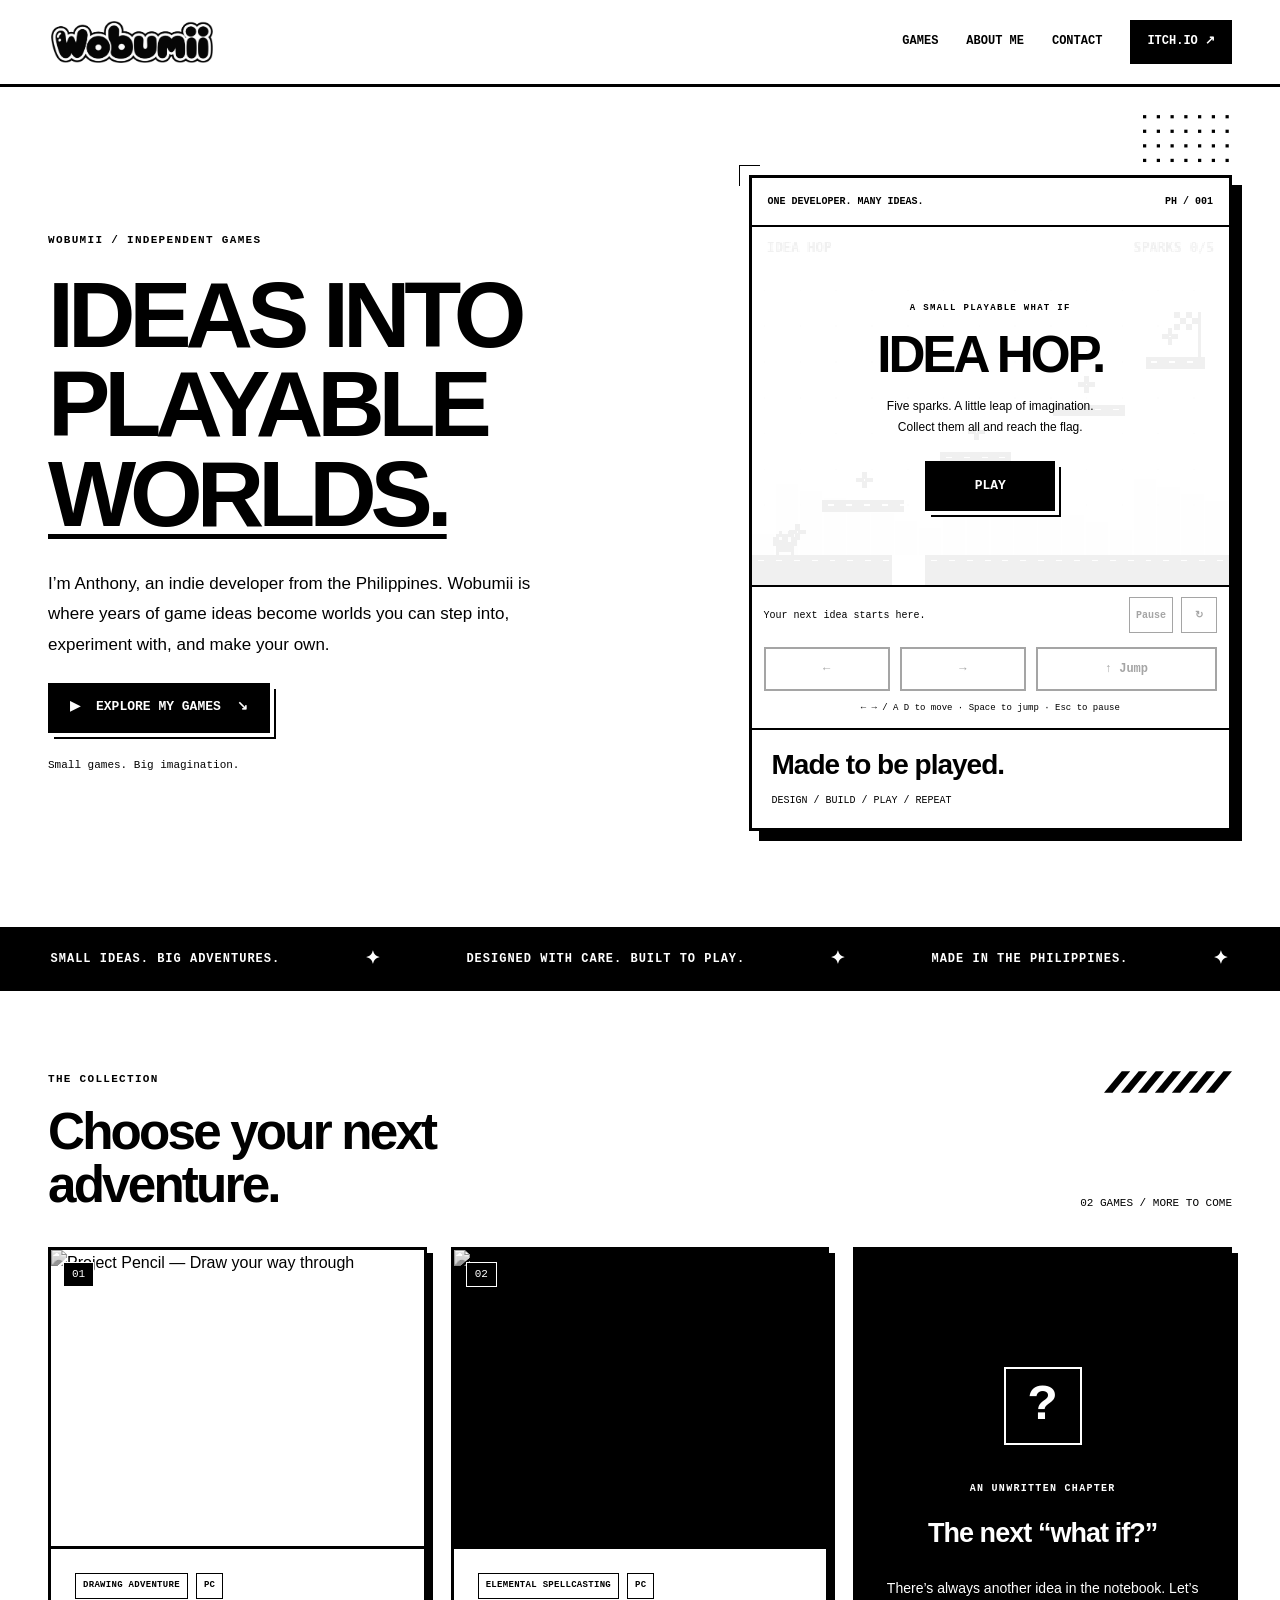
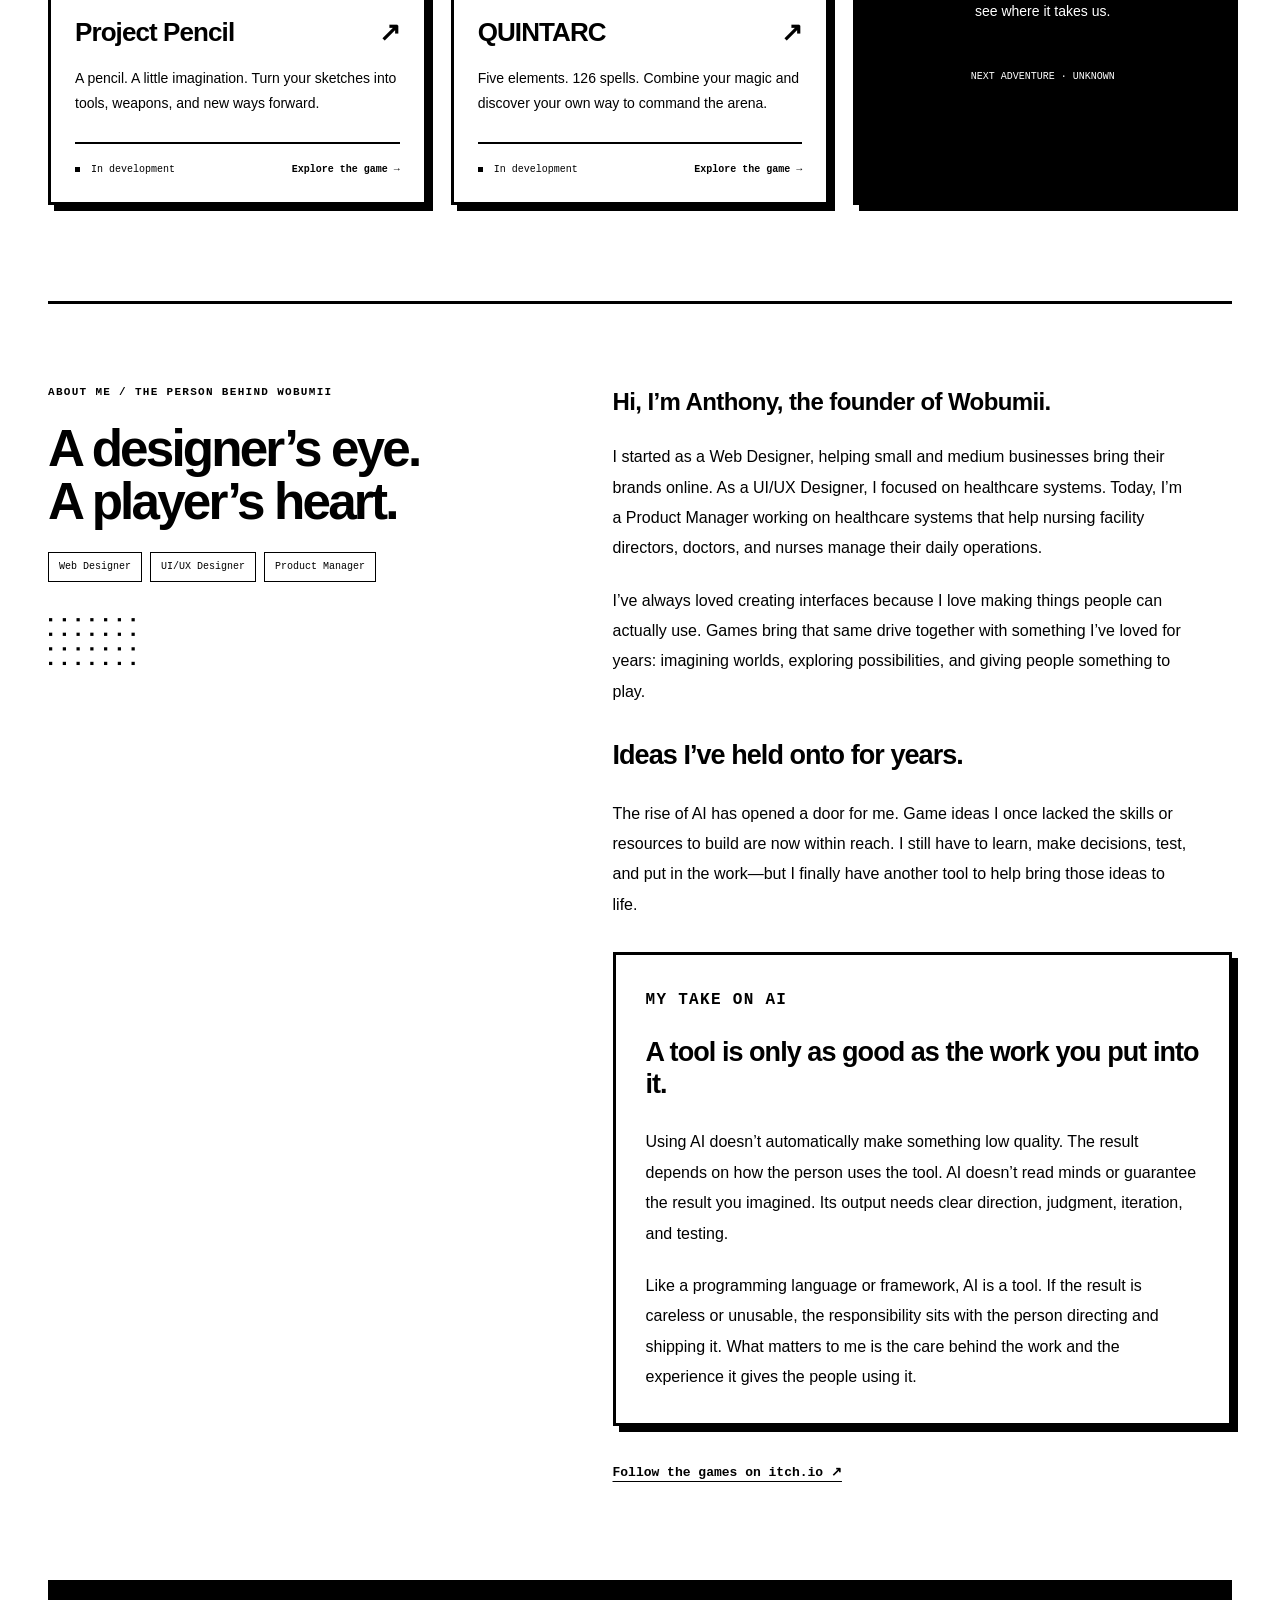
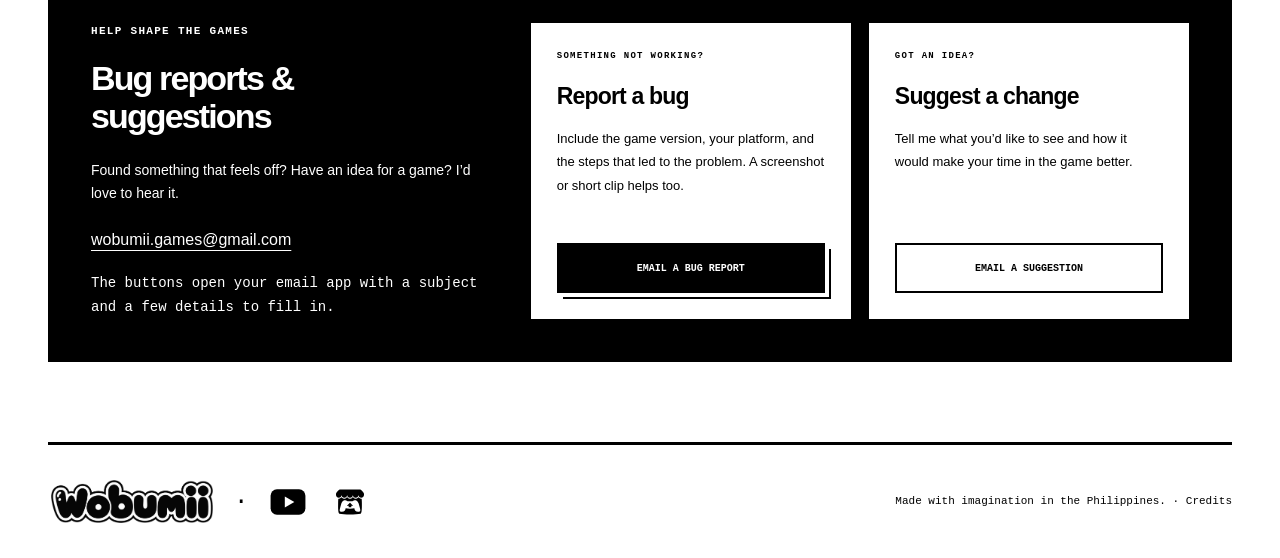
==== index.html @ cf28f57e "Center mobile header logo and refresh homepage tagline" ====
<!DOCTYPE html>

<html lang="en"><head>
<meta charset="utf-8">
<meta name="viewport" content="width=device-width, initial-scale=1">
<title>Wobumii - Indie Game Developer</title>
<meta name="description" content="Meet Anthony, a Filipino indie game developer, designer, and Product Manager. Explore Project Pencil and QUINTARC, with mechanics, controls, and game guides.">
<meta name="author" content="Anthony, Wobumii">
<meta name="robots" content="index, follow, max-image-preview:large">
<meta name="theme-color" content="#ffffff">
<link rel="canonical" href="https://wobumii.github.io/">
<meta property="og:type" content="website">
<meta property="og:site_name" content="Wobumii">
<meta property="og:locale" content="en_PH">
<meta property="og:title" content="Wobumii - Indie Game Developer">
<meta property="og:description" content="Meet Anthony, a Filipino indie game developer, designer, and Product Manager. Explore Project Pencil and QUINTARC, with mechanics, controls, and game guides.">
<meta property="og:url" content="https://wobumii.github.io/">
<meta property="og:image" content="https://wobumii.github.io/assets/wobumii-icon.png">
<meta property="og:image:alt" content="Wobumii black-and-white W emblem">
<meta property="og:image:type" content="image/png">
<meta property="og:image:width" content="670">
<meta property="og:image:height" content="573">
<meta name="twitter:card" content="summary">
<meta name="twitter:title" content="Wobumii - Indie Game Developer">
<meta name="twitter:description" content="Meet Anthony, a Filipino indie game developer, designer, and Product Manager. Explore Project Pencil and QUINTARC, with mechanics, controls, and game guides.">
<meta name="twitter:image" content="https://wobumii.github.io/assets/wobumii-icon.png">
<meta name="twitter:image:alt" content="Wobumii black-and-white W emblem">
<link rel="icon" href="/assets/wobumii-icon.png" type="image/png">
<link rel="stylesheet" href="/style.css?v=84437dd8d2f9">
<script src="/site.js?v=6cefe04a5566" defer></script>
<script src="/idea-hop.js?v=cd3bd14b7db8" defer></script>
<script type="application/ld+json">
{
  "@context": "https://schema.org",
  "@graph": [
    {
      "@type": "Organization",
      "@id": "https://wobumii.github.io/#studio",
      "name": "Wobumii",
      "url": "https://wobumii.github.io/",
      "logo": "https://wobumii.github.io/assets/wobumii-icon.png",
      "sameAs": [
        "https://github.com/Wobumii",
        "https://wobumii.itch.io/"
      ]
    },
    {
      "@type": "WebSite",
      "@id": "https://wobumii.github.io/#website",
      "name": "Wobumii",
      "url": "https://wobumii.github.io/",
      "publisher": {
        "@id": "https://wobumii.github.io/#studio"
      },
      "inLanguage": "en"
    },
    {
      "@type": "WebPage",
      "@id": "https://wobumii.github.io/#webpage",
      "url": "https://wobumii.github.io/",
      "name": "Wobumii - Indie Game Developer",
      "description": "Meet Anthony, a Filipino indie game developer, designer, and Product Manager. Explore Project Pencil and QUINTARC, with mechanics, controls, and game guides.",
      "isPartOf": {
        "@id": "https://wobumii.github.io/#website"
      },
      "inLanguage": "en",
      "primaryImageOfPage": {
        "@type": "ImageObject",
        "url": "https://wobumii.github.io/assets/wobumii-icon.png"
      },
      "about": {
        "@id": "https://wobumii.github.io/#anthony"
      }
    },
    {
      "@type": "Person",
      "@id": "https://wobumii.github.io/#anthony",
      "name": "Anthony",
      "url": "https://wobumii.github.io/#about",
      "jobTitle": [
        "Indie Game Developer",
        "Product Manager"
      ],
      "description": "An indie game developer from the Philippines with experience in Web Design and UI/UX Design.",
      "homeLocation": {
        "@type": "Country",
        "name": "Philippines"
      }
    }
  ]
}
</script>
</head>
<body><a class="skip" href="#main">Skip to content</a><header class="site-header"><div class="wrap header-inner"><a aria-label="Wobumii home" class="brand" href="/"><img alt="Wobumii" class="brand-logo" height="515" src="/assets/wobumii-wordmark.png" width="1778"/></a><nav aria-label="Main navigation"><a href="/#games">Games</a><a href="/#about">About me</a><a href="#contact">Contact</a><a class="nav-external" href="https://wobumii.itch.io/" rel="noopener noreferrer" target="_blank">itch.io <span aria-hidden="true">↗</span></a></nav></div></header><main id="main"><section class="wrap hero"><div class="hero-copy"><p class="eyebrow">WOBUMII / INDEPENDENT GAMES</p><h1>Ideas into<br/>playable<br/><span class="highlight">worlds.</span></h1><p class="intro">I’m Anthony, an indie developer from the Philippines. Wobumii is where years of game ideas become worlds you can step into, experiment with, and make your own.</p><a class="button primary" href="#games"><span aria-hidden="true">▶</span> Explore my games <span aria-hidden="true">↘</span></a><span class="hero-note">Small games. Big imagination.</span></div><aside aria-label="Wobumii independent game studio" class="studio-panel"><div class="panel-bar"><span>ONE DEVELOPER. MANY IDEAS.</span><span>PH / 001</span></div><div aria-label="Idea Hop mini game" class="pixel-game"><div class="pixel-stage"><canvas aria-describedby="game-help" aria-label="Idea Hop: collect five sparks and reach the flag" height="240" id="idea-game" tabindex="0" width="320">Idea Hop needs a browser with canvas support.</canvas><div class="game-overlay" id="game-overlay"><p class="eyebrow">A SMALL PLAYABLE WHAT IF</p><h2 id="game-title">IDEA HOP.</h2><p id="game-prompt">Five sparks. A little leap of imagination.<br/>Collect them all and reach the flag.</p><button class="button primary" disabled="" id="game-start" type="button">Play</button><noscript><p>Enable JavaScript to play. The rest of the site works without it.</p></noscript></div></div><div class="game-toolbar"><span aria-live="polite" id="game-status" role="status">Your next idea starts here.</span><button class="game-action" disabled="" id="game-pause" type="button">Pause</button><button aria-label="Restart Idea Hop" class="game-action" disabled="" id="game-restart" type="button">↻</button></div><div aria-label="Game controls" class="game-controls"><button aria-label="Move left" data-game-control="left" disabled="" type="button">←</button><button aria-label="Move right" data-game-control="right" disabled="" type="button">→</button><button aria-label="Jump" data-game-control="jump" disabled="" type="button">↑ Jump</button></div><p class="game-help" id="game-help">← → / A D to move · Space to jump · Esc to pause</p></div><div class="studio-stamp"><strong>Made to be played.</strong><span>DESIGN / BUILD / PLAY / REPEAT</span></div></aside><span aria-hidden="true" class="banner-detail hero-detail"></span></section><div aria-hidden="true" class="ticker"><div>SMALL IDEAS. BIG ADVENTURES. <span>✦</span> DESIGNED WITH CARE. BUILT TO PLAY. <span>✦</span> MADE IN THE PHILIPPINES. <span>✦</span></div></div><section class="wrap games-section" id="games"><div class="section-heading"><div><p class="eyebrow">THE COLLECTION</p><h2>Choose your next adventure<span class="accent">.</span></h2></div><span class="counter">02 GAMES / MORE TO COME</span><span aria-hidden="true" class="banner-detail collection-detail"></span></div><div class="games-grid"><a class="game-card pencil-card" href="/games/project-pencil/"><div class="card-art pencil-art"><span class="card-number">01</span><img alt="Project Pencil — Draw your way through" height="500" src="/assets/project-pencil.png" width="630"/></div><div class="card-copy"><div class="tags"><span>DRAWING ADVENTURE</span><span>PC</span></div><h3>Project Pencil <span aria-hidden="true">↗</span></h3><p>A pencil. A little imagination. Turn your sketches into tools, weapons, and new ways forward.</p><div class="card-bottom"><span><i class="dot"></i> In development</span><strong>Explore the game →</strong></div></div></a><a class="game-card quintarc-card" href="/games/quintarc/"><div class="card-art quintarc-art"><span class="card-number">02</span><img alt="QUINTARC five-element seal and grimoire" height="1000" src="/assets/quintarc-cover-0.1.7.png" width="1260"/></div><div class="card-copy"><div class="tags"><span>ELEMENTAL SPELLCASTING</span><span>PC</span></div><h3>QUINTARC <span aria-hidden="true">↗</span></h3><p>Five elements. 126 spells. Combine your magic and discover your own way to command the arena.</p><div class="card-bottom"><span><i class="dot"></i> In development</span><strong>Explore the game →</strong></div></div></a><article class="game-card next-card"><div aria-hidden="true" class="locked-icon">?</div><p class="eyebrow">AN UNWRITTEN CHAPTER</p><h3>The next “what if?”</h3><p>There’s always another idea in the notebook. Let’s see where it takes us.</p><span class="next-label">NEXT ADVENTURE · UNKNOWN</span></article></div></section><section aria-labelledby="about-heading" class="wrap about-section" id="about"><div><p class="eyebrow">ABOUT ME / THE PERSON BEHIND WOBUMII</p><h2 id="about-heading">A designer’s eye.<br/>A player’s heart.</h2><div class="career"><span>Web Designer</span><span>UI/UX Designer</span><span>Product Manager</span></div><span aria-hidden="true" class="banner-detail about-detail"></span></div><div class="about-copy"><p class="about-lead">Hi, I’m Anthony, the founder of Wobumii.</p>
<p>I started as a Web Designer, helping small and medium businesses bring their brands online. As a UI/UX Designer, I focused on healthcare systems. Today, I’m a Product Manager working on healthcare systems that help nursing facility directors, doctors, and nurses manage their daily operations.</p>
<p>I’ve always loved creating interfaces because I love making things people can actually use. Games bring that same drive together with something I’ve loved for years: imagining worlds, exploring possibilities, and giving people something to play.</p>
<h3>Ideas I’ve held onto for years.</h3>
<p>The rise of AI has opened a door for me. Game ideas I once lacked the skills or resources to build are now within reach. I still have to learn, make decisions, test, and put in the work—but I finally have another tool to help bring those ideas to life.</p>
<div class="about-manifesto"><p class="eyebrow">MY TAKE ON AI</p><h3>A tool is only as good as the work you put into it.</h3><p>Using AI doesn’t automatically make something low quality. The result depends on how the person uses the tool. AI doesn’t read minds or guarantee the result you imagined. Its output needs clear direction, judgment, iteration, and testing.</p><p>Like a programming language or framework, AI is a tool. If the result is careless or unusable, the responsibility sits with the person directing and shipping it. What matters to me is the care behind the work and the experience it gives the people using it.</p></div>
<a class="text-link" href="https://wobumii.itch.io/" rel="noopener noreferrer" target="_blank">Follow the games on itch.io ↗</a></div></section><section aria-labelledby="feedback-heading" class="wrap contact-section" id="contact">
<div class="feedback-panel">
<div class="feedback-intro"><p class="eyebrow">HELP SHAPE THE GAMES</p><h2 id="feedback-heading">Bug reports &amp;<br class="feedback-break"/> suggestions</h2><p>Found something that feels off? Have an idea for a game? I’d love to hear it.</p><a class="feedback-email" href="mailto:wobumii.games@gmail.com">wobumii.games@gmail.com</a><p class="feedback-note">The buttons open your email app with a subject and a few details to fill in.</p></div>
<div class="feedback-options"><article class="feedback-card"><p class="eyebrow">SOMETHING NOT WORKING?</p><h3>Report a bug</h3><p>Include the game version, your platform, and the steps that led to the problem. A screenshot or short clip helps too.</p><a class="button primary" href="mailto:wobumii.games@gmail.com?subject=%5BWobumii%5D%20Bug%20report%3A%20&amp;body=Game%3A%20%0AVersion%3A%20%0APlatform%3A%20%0A%0AWhat%20happened%3A%20%0A%0ASteps%20to%20reproduce%3A%20%0A1.%20%0A%0AExpected%20result%3A%20%0A">Email a bug report</a></article><article class="feedback-card"><p class="eyebrow">GOT AN IDEA?</p><h3>Suggest a change</h3><p>Tell me what you’d like to see and how it would make your time in the game better.</p><a class="button secondary" href="mailto:wobumii.games@gmail.com?subject=%5BWobumii%5D%20Suggestion%3A%20&amp;body=Game%3A%20%0AVersion%3A%20%0APlatform%3A%20%0A%0AMy%20suggestion%3A%20%0A%0AWhy%20it%20would%20help%3A%20%0A">Email a suggestion</a></article></div>
</div></section></main><footer class="wrap footer"><div class="footer-brand-group"><a aria-label="Wobumii home" class="brand" href="/"><img alt="Wobumii" class="brand-logo" height="515" src="/assets/wobumii-wordmark.png" width="1778"/></a><span aria-hidden="true" class="footer-dot">·</span><a aria-label="Wobumii on YouTube" class="youtube-link" href="https://www.youtube.com/@Wobumii" rel="noopener noreferrer" target="_blank" title="YouTube · @Wobumii"><svg aria-hidden="true" focusable="false" height="28" viewbox="0 0 24 24" width="28"><rect fill="currentColor" height="16" rx="4" width="22" x="1" y="4"></rect><path d="M10 8.5 16 12 10 15.5Z" fill="#fff"></path></svg></a><a aria-label="Wobumii on itch.io" class="itch-link" href="https://wobumii.itch.io/" rel="noopener noreferrer" target="_blank" title="Wobumii on itch.io"><svg aria-hidden="true" fill="currentColor" focusable="false" height="28" viewbox="0 0 24 24" width="28"><path d="M3.13 1.338C2.08 1.96.02 4.328 0 4.95v1.03c0 1.303 1.22 2.45 2.325 2.45 1.33 0 2.436-1.102 2.436-2.41 0 1.308 1.07 2.41 2.4 2.41 1.328 0 2.362-1.102 2.362-2.41 0 1.308 1.137 2.41 2.466 2.41h.024c1.33 0 2.466-1.102 2.466-2.41 0 1.308 1.034 2.41 2.363 2.41 1.33 0 2.4-1.102 2.4-2.41 0 1.308 1.106 2.41 2.435 2.41C22.78 8.43 24 7.282 24 5.98V4.95c-.02-.62-2.082-2.99-3.13-3.612-3.253-.114-5.508-.134-8.87-.133-3.362 0-7.945.053-8.87.133zm6.376 6.477a2.74 2.74 0 0 1-.468.602c-.5.49-1.19.795-1.947.795a2.786 2.786 0 0 1-1.95-.795c-.182-.178-.32-.37-.446-.59-.127.222-.303.412-.486.59a2.788 2.788 0 0 1-1.95.795c-.092 0-.187-.025-.264-.052-.107 1.113-.152 2.176-.168 2.95v.005l-.006 1.167c.02 2.334-.23 7.564 1.03 8.85 1.952.454 5.545.662 9.15.663 3.605 0 7.198-.21 9.15-.664 1.26-1.284 1.01-6.514 1.03-8.848l-.006-1.167v-.004c-.016-.775-.06-1.838-.168-2.95-.077.026-.172.052-.263.052a2.788 2.788 0 0 1-1.95-.795c-.184-.178-.36-.368-.486-.59-.127.22-.265.412-.447.59a2.786 2.786 0 0 1-1.95.794c-.76 0-1.446-.303-1.948-.793a2.74 2.74 0 0 1-.468-.602 2.738 2.738 0 0 1-.463.602 2.787 2.787 0 0 1-1.95.794h-.16a2.787 2.787 0 0 1-1.95-.793 2.738 2.738 0 0 1-.464-.602zm-2.004 2.59v.002c.795.002 1.5 0 2.373.953.687-.072 1.406-.108 2.125-.107.72 0 1.438.035 2.125.107.873-.953 1.578-.95 2.372-.953.376 0 1.876 0 2.92 2.934l1.123 4.028c.832 2.995-.266 3.068-1.636 3.07-2.03-.075-3.156-1.55-3.156-3.025-1.124.184-2.436.276-3.748.277-1.312 0-2.624-.093-3.748-.277 0 1.475-1.125 2.95-3.156 3.026-1.37-.004-2.468-.077-1.636-3.072l1.122-4.027c1.045-2.934 2.545-2.934 2.92-2.934zM12 12.714c-.002.002-2.14 1.964-2.523 2.662l1.4-.056v1.22c0 .056.56.033 1.123.007.562.026 1.124.05 1.124-.008v-1.22l1.4.055C14.138 14.677 12 12.713 12 12.713z"></path></svg></a></div><span>Made with imagination in the Philippines. · <a href="/credits/">Credits</a></span></footer></body></html>
---- style.css ----
/* Wobumii: black ink, white space, unapologetic structure. */
:root{color-scheme:light;--bg:#fff;--panel:#fff;--line:#000;--text:#000;--muted:#333;--cyan:#000;--purple:#000;--blue:#000;--violet:#000;--mono:'Courier New',monospace}

*{box-sizing:border-box}
html{scroll-behavior:smooth;scroll-padding-top:120px}
body{margin:0;background:#fff;color:#000;font-family:Arial,Helvetica,sans-serif;font-size:16px;line-height:1.65}
a{color:inherit;text-decoration:none}
button,input{font:inherit}
img{max-width:100%;filter:grayscale(1)}
a,button,input,summary{-webkit-tap-highlight-color:transparent}
a:focus-visible,button:focus-visible,input:focus-visible,summary:focus-visible{outline:3px dashed currentColor;outline-offset:5px}
.wrap{width:min(1280px,calc(100% - 96px));margin-inline:auto}
h1,h2,h3,p{margin-top:0}
h1,h2,h3{font-family:'Arial Black',Arial,Helvetica,sans-serif;font-weight:900}
h1{font-size:clamp(56px,7.3vw,106px);line-height:.96;letter-spacing:-.065em;margin-bottom:30px}
h2{font-size:clamp(32px,4vw,54px);line-height:1.04;letter-spacing:-.055em;margin-bottom:24px}
h3{line-height:1.2;letter-spacing:-.035em}
p{margin-bottom:22px}
.eyebrow{font:700 11px/1.6 var(--mono);letter-spacing:1.3px;margin:0 0 20px;text-transform:uppercase}
.dot{display:inline-block;width:7px;height:7px;background:currentColor;flex-shrink:0}
.skip{position:fixed;top:-100px;left:12px;padding:12px 18px;background:#000;color:#fff;z-index:50}
.skip:focus{top:12px}
.site-header{position:sticky;top:0;z-index:20;background:#fff;border-bottom:3px solid #000}
.header-inner{min-height:84px;display:flex;justify-content:space-between;align-items:center;gap:28px;padding-block:16px}
.brand{display:flex;flex-shrink:0}
.brand img.brand-logo{display:block;width:168px;height:auto;object-fit:contain}
nav{display:flex;gap:28px;align-items:center}
nav>a{font:700 12px/1.3 var(--mono);text-transform:uppercase}
nav>a:hover{text-decoration:underline;text-underline-offset:5px}
.nav-external{border:2px solid #000;padding:12px 15px;background:#000;color:#fff}
.nav-external:hover{background:#fff;color:#000;text-decoration:none}
.hero{display:grid;grid-template-columns:1.3fr 1fr;gap:72px;align-items:center;padding-block:88px 96px}
.hero h1{text-transform:uppercase}
.highlight{text-decoration:underline;text-decoration-thickness:5px;text-underline-offset:8px}
.intro{font-size:17px;line-height:1.8;max-width:52ch}
.button{display:inline-flex;justify-content:center;align-items:center;gap:16px;min-height:50px;border:2px solid #000;padding:13px 20px;font:700 13px/1.3 var(--mono);text-transform:uppercase;cursor:pointer;border-radius:0;transition:transform .15s,box-shadow .15s}
.primary{background:#000;color:#fff;box-shadow:4px 4px 0 #fff,6px 6px 0 #000}
.secondary{background:#fff;color:#000}
.button:hover{transform:translate(-2px,-2px);box-shadow:5px 5px 0 #000}
.hero-note{display:block;font:11px/1.6 var(--mono);margin-top:24px}
.studio-panel{border:3px solid #000;box-shadow:10px 10px 0 #000;min-width:0}
.panel-bar{display:flex;justify-content:space-between;gap:12px;border-bottom:2px solid #000;padding:16px;font:700 10px/1.5 var(--mono)}
.studio-mark{display:flex;align-items:center;justify-content:center;padding:40px 28px;aspect-ratio:1.15}
.studio-mark img{display:block;width:100%;max-width:330px;height:auto}
.studio-stamp{border-top:2px solid #000;padding:20px}
.studio-stamp strong{display:block;font-size:28px;line-height:1.1;letter-spacing:-1px}
.studio-stamp span{display:block;font:10px/1.5 var(--mono);margin-top:12px}
.ticker{background:#000;color:#fff;border-block:3px solid #000;overflow:hidden}
.ticker>div{width:max-content;min-width:100%;display:flex;justify-content:space-around;gap:40px;padding:20px 28px;font:700 12px/1.5 var(--mono);letter-spacing:1px;white-space:nowrap}
.ticker span{font-size:18px;line-height:1}
.games-section{padding-block:80px 96px;scroll-margin-top:110px}
.section-heading{display:flex;align-items:flex-end;justify-content:space-between;gap:24px;margin-bottom:36px}
.section-heading h2{max-width:16ch;margin-bottom:0}
.section-heading .eyebrow{margin-bottom:16px}
.counter{font:11px/1.5 var(--mono);white-space:nowrap}
.games-grid{display:grid;grid-template-columns:repeat(3,minmax(0,1fr));gap:24px;align-items:stretch}
.game-card{display:flex;flex-direction:column;min-width:0;border:3px solid #000;background:#fff;box-shadow:6px 6px 0 #000;transition:transform .15s,box-shadow .15s}
.game-card[href]:hover{transform:translate(-3px,-3px);box-shadow:9px 9px 0 #000}

/* Equal cover frames are shared by every game, regardless of source artwork ratio. */
.card-art{width:100%;aspect-ratio:63/50;flex:none;position:relative;display:flex;align-items:center;justify-content:center;overflow:hidden;background:#fff}
.card-art img{display:block;width:100%;height:auto;object-fit:contain}
.card-art.quintarc-art{background:#000}
.card-number{position:absolute;left:12px;top:12px;z-index:2;background:#000;color:#fff;border:1px solid #fff;padding:4px 8px;font:11px/1.3 var(--mono)}
.card-copy{display:flex;flex-direction:column;flex:1;padding:24px;border-top:3px solid #000}
.tags{display:flex;flex-wrap:wrap;gap:8px;margin-bottom:18px;font:700 9px/1.5 var(--mono);letter-spacing:.3px}
.tags>span{border:1px solid currentColor;padding:5px 7px}
.card-copy h3{display:flex;justify-content:space-between;gap:12px;font-size:26px;margin-bottom:18px}
.card-copy p{font-size:14px;line-height:1.8;margin-bottom:26px}
.card-bottom{display:flex;justify-content:space-between;align-items:center;gap:12px;border-top:2px solid #000;padding-top:18px;margin-top:auto;font:10px/1.6 var(--mono)}
.card-bottom>span{white-space:nowrap}
.card-bottom .dot{width:5px;height:5px;margin-right:5px}
.card-bottom strong{font-size:10px}
.next-card{justify-content:center;align-items:center;text-align:center;padding:30px 24px;background:#000;color:#fff}
.locked-icon{width:78px;height:78px;display:grid;place-items:center;border:2px solid #fff;font:700 50px/1 var(--mono);margin-bottom:36px}
.next-card .eyebrow{font-size:10px}
.next-card h3{font-size:27px}
.next-card>p:not(.eyebrow){font-size:14px}
.next-label{font:10px/1.6 var(--mono);margin-top:24px}
.about-section{display:grid;grid-template-columns:1fr 1.3fr;gap:88px;border-top:3px solid #000;padding-block:80px 96px}
.about-section>div:first-child{align-self:start;position:sticky;top:140px}
.about-section h2{font-size:clamp(34px,4vw,55px)}
.career{display:flex;flex-wrap:wrap;gap:8px}
.career span{border:1px solid #000;padding:7px 10px;font:10px/1.4 var(--mono)}
.about-copy{min-width:0}
.about-copy p{font-size:16px;line-height:1.9;max-width:65ch}
.about-copy .about-lead{font-size:24px;font-weight:700;line-height:1.5;letter-spacing:-.6px}
.about-copy h3{font-size:27px;margin-top:32px}
.about-manifesto{border:3px solid #000;padding:30px;margin:32px 0;box-shadow:6px 6px 0 #000}
.about-manifesto h3{margin-top:0}
.about-manifesto p:last-child{margin-bottom:0}
.text-link{display:inline-block;font:700 13px/1.7 var(--mono);text-decoration:underline;text-underline-offset:5px}
.contact-section{padding-block:0 80px;scroll-margin-top:125px}
.feedback-panel{display:grid;grid-template-columns:.85fr 1.4fr;gap:40px;border:3px solid #000;background:#000;color:#fff;padding:40px}
.feedback-intro{min-width:0;align-self:center}
.feedback-intro h2{font-size:34px;line-height:1.1}
.feedback-intro>p:not(.eyebrow){font-size:14px}
.feedback-email{text-decoration:underline;text-underline-offset:5px;overflow-wrap:anywhere}
.feedback-note{font:11px/1.7 var(--mono);margin:18px 0 0}
.feedback-options{display:grid;grid-template-columns:repeat(2,minmax(0,1fr));gap:18px;min-width:0}
.feedback-card{min-width:0;display:flex;flex-direction:column;align-items:flex-start;background:#fff;color:#000;padding:24px;border:2px solid #fff}
.feedback-card .eyebrow{font-size:9px}
.feedback-card h3{font-size:23px;margin-bottom:16px}
.feedback-card p:not(.eyebrow){font-size:13px;line-height:1.8;margin-bottom:26px}
.feedback-card .button{width:100%;margin-top:auto;min-height:50px;font-size:10px;text-align:center;padding:12px}
.footer{border-top:3px solid #000;display:flex;justify-content:space-between;align-items:center;flex-wrap:wrap;gap:24px;padding-block:32px;font:11px/1.6 var(--mono)}
.footer .brand img.brand-logo{width:168px}
.footer>span{margin-left:auto;text-align:right}
.footer a:not(.brand):hover{text-decoration:underline}
.wiki{padding-block:32px 56px}
.back-link{font:12px/1.7 var(--mono);text-decoration:underline;text-underline-offset:5px}
.wiki-hero{display:grid;grid-template-columns:1.3fr 1fr;gap:60px;align-items:center;padding-block:56px}
.wiki-hero h1{font-size:clamp(44px,5vw,72px);margin-bottom:22px}
.wiki-hero .wiki-tagline{font-size:24px;line-height:1.4;font-weight:700}
.wiki-hero p:not(.eyebrow){max-width:58ch}
.game-cover{display:block;line-height:0;border:3px solid #000;background:#fff}
.game-cover img{display:block;width:100%;height:auto;object-fit:contain}
.game-cover:has(.quintarc-hero-cover){background:#000}

.wiki-hero .tags{margin-top:26px}
.wiki-layout{display:grid;grid-template-columns:190px minmax(0,1fr);gap:56px;padding-top:40px;margin-bottom:60px;border-top:3px solid #000}
.wiki-content{min-width:0}
.wiki-nav{position:sticky;top:128px;display:flex;flex-direction:column;align-items:stretch;gap:0;border:2px solid #000}
.wiki-nav .eyebrow{padding:14px;margin:0;background:#000;color:#fff}
.wiki-nav a{font-size:12px;border-bottom:1px solid #000;padding:10px 14px;min-height:40px}
.wiki-nav a:last-child{border-bottom:0}
.wiki-nav a:hover,.wiki-nav a:focus-visible{background:#000;color:#fff;text-decoration:none}
.wiki-section{margin-bottom:60px;scroll-margin-top:130px}
.wiki-section>h2{font-size:36px;margin-bottom:28px;border-bottom:2px solid #000;padding-bottom:16px;letter-spacing:-1.4px}
.wiki-content h3{font-size:20px;margin-top:26px;margin-bottom:12px}
.wiki-content p,.wiki-content li{line-height:1.85}
.wiki-content a:not(.button):not(.store-button){text-decoration:underline;text-underline-offset:4px}
.dev-note,.credits-note{border:2px solid #000;border-left-width:8px;padding:20px 24px;margin-block:24px;font-size:14px}
.credits-note h3{margin-top:0}
.credits-note p:last-child{margin-bottom:0}
.info-grid,.item-list,.mob-list{display:grid;grid-template-columns:repeat(2,minmax(0,1fr));gap:18px;margin-bottom:24px}
.info-card,.item-card,.mob-card{border:2px solid #000;background:#fff;padding:22px;min-width:0}
.info-card h3{margin-top:0;font-size:18px}
.info-card p{font-size:14px;margin-bottom:0}
.item-card{display:flow-root}
.item-portrait{float:left;width:88px;height:88px;object-fit:contain;margin:0 16px 8px 0;background:#fff}
.mob-portrait{display:block;width:100%;height:200px;object-fit:contain;margin-bottom:20px;background:#fff}
.boss-list{list-style:none;padding-left:0}
.boss-list li{display:flex;align-items:center;gap:16px;padding:14px 0;border-bottom:1px solid #000}
.boss-list img{flex:0 0 72px;width:72px;height:72px;object-fit:contain}
.wiki-content details{border:2px solid #000;padding:18px 22px;margin-block:14px}
.wiki-content summary{cursor:pointer;font-weight:700;font-size:14px}
.wiki-content details p{font-size:14px;margin:18px 0 0}
.table-scroll{overflow-x:auto;border:2px solid #000}
table{border-collapse:collapse;width:100%;text-align:left;font-size:14px}
th{background:#000;color:#fff}
th,td{padding:14px 18px;border-bottom:1px solid #000}
tr:last-child td{border-bottom:0}
kbd{font:12px/1.6 var(--mono);padding:3px 6px;border:1px solid #000;white-space:nowrap;box-decoration-break:clone;-webkit-box-decoration-break:clone}
.search-label{display:block;font-weight:700;margin-bottom:10px}
.search-row{display:flex;gap:12px}
.search-row input{min-width:0;flex:1;border:2px solid #000;padding:14px 16px;background:#fff;color:#000;border-radius:0}
.search-row input::placeholder{color:#555}
#spell-count{font:12px/1.6 var(--mono);margin:20px 0 26px}
.spell-list{display:grid;grid-template-columns:repeat(2,minmax(0,1fr));grid-auto-rows:1fr;gap:18px}
.spell-card{display:flex;flex-direction:column;min-width:0;border:2px solid #000;padding:22px;background:#fff}
.spell-heading{display:flex;align-items:center;gap:14px;margin-bottom:16px}
.spell-heading img{flex:0 0 52px;width:52px;height:52px;object-fit:contain;border:1px solid #000;background:#000}
.spell-card .spell-heading h3{margin:0;font-size:19px}
.spell-card h3{margin:0 0 12px}
.spell-card .recipe{font:11px/1.7 var(--mono);margin-bottom:16px}
.spell-card p{font-size:13px}
.spell-card .spell-description{font-size:13px;line-height:1.8}
.spell-details{display:grid;grid-template-columns:repeat(2,minmax(0,1fr));gap:16px;border-top:1px solid #000;padding-top:16px;margin-bottom:18px;font-size:12px;line-height:1.7}
.spell-details dl{margin:0;min-width:0}
.spell-details dl>div{margin-bottom:8px;overflow-wrap:anywhere}
.spell-details dt{display:inline;font-weight:700}
.spell-details dd{display:inline;margin:0}
.spell-stats{display:flex;flex-direction:column;gap:8px;border-top:1px solid #000;margin-top:auto;padding-top:16px;font:11px/1.7 var(--mono)}
.quintarc-symbol{display:inline-block;width:2rem;height:2rem;flex:0 0 2rem;background:#000;-webkit-mask:var(--glyph) center/contain no-repeat;mask:var(--glyph) center/contain no-repeat}
#arenas .info-card h3,#runes .info-card h3,#statuses .info-card h3{display:flex;align-items:center;gap:10px}
.store-buttons{display:flex;flex-wrap:wrap;gap:12px;margin-top:26px}
.store-button{display:inline-flex;align-items:stretch;min-height:48px;border:2px solid #000;border-radius:0;padding:0;background:#fff;color:#000;font:700 12px/1.3 var(--mono)}
.store-icon{display:flex;justify-content:center;align-items:center;flex:0 0 46px;width:46px;background:#000}
.store-icon img{width:22px;height:22px;object-fit:contain;filter:brightness(0) invert(1)}
.store-label{display:flex;align-items:center;justify-content:center;padding:12px 16px}
.store-action{display:none}
.store-button:disabled{cursor:not-allowed;opacity:.45}
.store-button[href]:hover{outline:2px solid #000;outline-offset:3px}
.credits-intro{padding-block:44px}
.credits-intro h1{font-size:clamp(42px,5vw,72px)}
.credits-nav{display:flex;gap:14px;flex-wrap:wrap;margin-block:28px}
.credits-nav a{border:2px solid #000;padding:10px 16px;font:700 12px var(--mono)}
.credits-nav a:hover{background:#000;color:#fff}
.license-list{overflow-wrap:anywhere}
.inspiration{max-width:70ch}
main.wrap>.contact-section.wrap{width:100%}
[hidden]{display:none!important}

@media(min-width:1500px){.hero{padding-block:110px}
}

@media(max-width:1150px){.wrap{width:calc(100% - 56px)}
.hero{gap:40px}
.games-grid{gap:20px}
.card-copy{padding:20px}
.card-copy h3{font-size:23px}
.card-bottom{align-items:flex-start;flex-direction:column}
.about-section{gap:48px}
.feedback-panel{grid-template-columns:1fr;padding:30px}
.feedback-intro .feedback-note{max-width:60ch}
.feedback-break{display:none}
.wiki-layout{grid-template-columns:170px minmax(0,1fr);gap:32px}
.spell-list{grid-template-columns:1fr}
}

@media(max-width:850px){.hero{grid-template-columns:1fr;padding-block:56px 64px;gap:48px}
.hero h1{font-size:clamp(56px,11vw,90px)}
.hero-copy{max-width:640px}
.studio-panel{width:100%;max-width:520px}
.studio-mark{aspect-ratio:1.6;padding:28px}
.studio-mark img{max-width:250px}
.games-grid{grid-template-columns:repeat(2,minmax(0,1fr));gap:24px}
.next-card{grid-column:1/-1;min-height:300px}
.section-heading{display:block}
.counter{display:block;margin-top:24px}
.about-section{grid-template-columns:1fr;gap:36px;padding-block:56px 64px}
.about-section>div:first-child{position:static}
.about-section h2{font-size:44px}
.wiki-layout{grid-template-columns:1fr;gap:32px}
.wiki-nav{position:static;flex-direction:row;flex-wrap:wrap;border:0;gap:8px}
.wiki-nav .eyebrow{width:100%;padding:10px 12px}
.wiki-nav a{border:1px solid #000;padding:8px 10px;font-size:11px}
.wiki-nav a:last-child{border-bottom:1px solid #000}
.wiki-hero{gap:32px}
.wiki-hero h1{font-size:44px}
.footer>span{max-width:50%}
}

@media(max-width:600px){html{scroll-padding-top:170px}
.wrap{width:calc(100% - 40px)}
.header-inner{flex-wrap:wrap;justify-content:center;gap:16px;padding-block:14px}
.brand img.brand-logo{width:155px}
.header-inner nav{width:100%;justify-content:space-between;gap:12px;border-top:1px solid #000;padding-top:12px}
.header-inner nav>a{font-size:10px;white-space:nowrap}
.nav-external{padding:8px 10px}
.hero{padding-block:40px 54px}
.hero h1{font-size:clamp(46px,12vw,70px);letter-spacing:-.06em}
.hero .eyebrow{font-size:10px;letter-spacing:.6px}
.intro{font-size:15px}
.highlight{text-decoration-thickness:3px;text-underline-offset:5px}
.studio-panel{box-shadow:6px 6px 0 #000}
.panel-bar{padding:12px;font-size:9px}
.studio-stamp strong{font-size:25px}
.ticker>div{font-size:10px;padding:16px 20px;gap:24px}
.games-section{padding-block:48px 60px}
.games-grid{grid-template-columns:1fr;gap:28px}
.game-card{box-shadow:5px 5px 0 #000}
.next-card{grid-column:auto;min-height:340px}
.card-copy{padding:24px}
.card-copy h3{font-size:27px}
.card-bottom{flex-direction:row;align-items:center;gap:8px;font-size:9px}
.card-bottom strong{font-size:9px}
.section-heading h2{font-size:36px}
.about-section h2{font-size:40px}
.about-copy .about-lead{font-size:22px}
.about-copy p{font-size:15px}
.about-manifesto{padding:22px}
.about-manifesto h3{font-size:25px}
.feedback-panel{padding:24px 20px;gap:28px}
.feedback-intro h2{font-size:32px}
.feedback-options{grid-template-columns:1fr}
.feedback-card{padding:22px}
.feedback-card .button{font-size:12px}
.contact-section{padding-bottom:48px}
.footer{gap:20px;padding-block:26px}
.footer .brand img.brand-logo{width:155px}
.footer>span{order:3;width:100%;max-width:none;text-align:left;margin-left:0}
.wiki{padding-top:24px}
.wiki-hero{grid-template-columns:1fr;padding-block:36px;gap:24px}
.wiki-hero h1{font-size:44px}
.wiki-hero .wiki-tagline{font-size:22px}
.wiki-section{scroll-margin-top:170px}
.wiki-section>h2{font-size:31px}
.info-grid,.item-list,.mob-list{grid-template-columns:1fr}
.info-card,.item-card,.mob-card{padding:20px}
.search-row{gap:8px}
.search-row input{padding:12px;font-size:13px}
.search-row .button{padding:12px;font-size:11px;box-shadow:none}
.spell-list{grid-auto-rows:auto}
.spell-details{gap:12px}
.wiki-content th,.wiki-content td{padding:12px;font-size:12px}
.wiki-content kbd{font-size:10px}
.credits-intro h1{font-size:44px}
.button{font-size:12px}
.store-label{padding:12px}
.store-button{font-size:11px}
}

@media(prefers-reduced-motion:reduce){html{scroll-behavior:auto}
*,*::before,*::after{transition:none!important;animation:none!important}
}

/* Artwork keeps its full original composition; interaction reveals source colors. */
.card-art img,.game-cover img{transition:filter .2s ease}
.game-card:is(:hover,:focus-visible,:focus-within) .card-art img,.game-cover:is(:hover,:focus-visible,:focus-within) img{filter:grayscale(0)}
.footer-brand-group{display:flex;align-items:center;gap:18px}
.footer-dot{font-size:24px;line-height:1}
.youtube-link{display:inline-flex;align-items:center;justify-content:center;width:44px;height:44px;color:#000;flex:none}
.youtube-link svg{display:block;width:38px;height:38px}
.youtube-link:is(:hover,:focus-visible){color:#ff0000}
@media(prefers-reduced-motion:reduce){.card-art img,.game-cover img,.youtube-link svg{transition:none}}

/* Consistent guide headings, portraits and spacing. */
.info-grid{align-items:stretch}
.info-card{display:flex;flex-direction:column}
.info-card h3{display:flex;align-items:center;gap:12px;min-height:44px;line-height:1.35}
.info-card h3 img{flex:0 0 44px;width:44px;height:44px;object-fit:contain}
.info-card p{margin:0 0 14px}
.info-card p:last-child{margin-bottom:0}
.info-card p img{width:28px;height:28px;object-fit:contain;vertical-align:middle;margin-right:5px}
.info-card>.mob-portrait{flex:none;height:180px;object-fit:contain;background:#14121e;border:1px solid #000}
.info-card.mob-card>.mob-portrait{background:#141c30}
.item-card{display:block}
.item-card h4{margin:0 0 12px;font-size:18px;line-height:1.35}
.info-card img,.item-card img,.mob-card img,.spell-card img,.boss-list img{transition:filter .2s ease}
.info-card:hover img,.info-card:focus-within img,.item-card:hover img,.mob-card:hover img,.spell-card:hover img,.spell-card:focus-within img,.boss-list li:hover img{filter:grayscale(0)}
/* Store color belongs only to an available, linked destination. */
.store-button{--store-color:#fa5c5c}
.store-button--steam{--store-color:#1b2838}
.store-button--epic{--store-color:#18181c}
.store-button[href]:is(:hover,:focus-visible){border-color:var(--store-color);color:var(--store-color);outline-color:var(--store-color)}
.store-button[href]:is(:hover,:focus-visible) .store-icon{background:var(--store-color)}
.store-button[href] .store-icon{transition:background .2s ease}
/* Compact, uniformly sized symbol tiles; details open only when requested. */
.symbol-search{margin:28px 0}
#symbol-count{font:12px/1.6 var(--mono);margin:18px 0 0}
.symbol-grid{display:grid;grid-template-columns:repeat(2,minmax(0,1fr));gap:16px;align-items:start}
.wiki-content details.symbol-card{border:2px solid #000;padding:0;margin:0;min-width:0}
.symbol-heading{display:flex;align-items:center;gap:16px;min-height:110px;padding:20px;list-style:none}
.symbol-heading::-webkit-details-marker{display:none}
.symbol-heading>img{display:block;flex:0 0 48px;width:48px;height:48px;object-fit:contain;border:1px solid #000}
.symbol-title{display:flex;flex-direction:column;min-width:0;gap:6px}
.symbol-title>strong{font-size:16px;line-height:1.3}
.symbol-count{font:11px/1.5 var(--mono)}
.symbol-toggle{margin-left:auto;font:24px/1 var(--mono);flex:none}
.symbol-card[open] .symbol-toggle{transform:rotate(45deg)}
.symbol-heading:hover{background:#eee}
.symbol-body{border-top:2px solid #000;padding:20px}
.symbol-body ul{list-style:none;padding:0;margin:0}
.symbol-body li{padding:16px 0;border-bottom:1px solid #000;font-size:13px;line-height:1.8}
.symbol-body li:first-child{padding-top:0}
.symbol-body li:last-child{padding-bottom:0;border-bottom:0}
.symbol-body li strong{display:block;margin-bottom:6px;font-size:14px}
@media(max-width:600px){.symbol-grid{grid-template-columns:1fr}.symbol-heading{min-height:104px;padding:18px}.symbol-body{padding:18px}}
@media(prefers-reduced-motion:reduce){.info-card img,.item-card img,.mob-card img,.spell-card img,.boss-list img,.store-button[href] .store-icon{transition:none}}

.itch-link{display:inline-flex;align-items:center;justify-content:center;width:44px;height:44px;color:#000;flex:none}
.itch-link svg{display:block}
.itch-link:is(:hover,:focus-visible){color:#fa5c5c}
@media(max-width:600px){.footer-brand-group{gap:16px}}
@media(max-width:360px){.footer-brand-group{gap:12px}.footer-brand-group .footer-dot{width:6px;text-align:center;flex:none}}

/* A small canvas game lives only inside the studio panel. */
.pixel-game{background:#fff;min-width:0}
.pixel-stage{position:relative;isolation:isolate;aspect-ratio:4/3;overflow:hidden}
#idea-game{display:block;width:100%;height:100%;image-rendering:pixelated;background:#fff;outline-offset:-5px;touch-action:none}
.game-overlay{position:absolute;inset:0;display:flex;flex-direction:column;align-items:center;justify-content:center;padding:24px;background:rgba(255,255,255,.94);text-align:center}
.game-overlay .eyebrow{font-size:9px;margin-bottom:14px}
.game-overlay h2{font-size:clamp(36px,4vw,58px);line-height:1;margin:0 0 16px;letter-spacing:-3px}
.game-overlay>p:not(.eyebrow){font-size:12px;line-height:1.7;margin-bottom:24px}
.game-overlay .button{min-width:130px}
.game-toolbar{display:flex;align-items:center;gap:8px;border-top:2px solid #000;padding:10px 12px;font:10px/1.5 var(--mono)}
#game-status{flex:1;min-width:0}
.game-action{display:grid;place-items:center;min-height:36px;min-width:36px;padding:6px;border:1px solid #000;background:#fff;color:#000;font:700 10px var(--mono);cursor:pointer}
.game-action:disabled{opacity:.35;cursor:default}
.game-controls{display:flex;gap:10px;padding:4px 12px 10px}
.game-controls button{min-height:44px;flex:1;touch-action:none;border:2px solid #000;background:#fff;color:#000;font:700 12px var(--mono);cursor:pointer;user-select:none}
.game-controls button:last-child{flex:1.5}
.game-controls button:active,.game-controls button.is-pressed{background:#000;color:#fff}
.game-controls button:disabled{opacity:.35;cursor:default}
.game-help{margin:0;padding:0 12px 12px;font:9px/1.7 var(--mono);text-align:center}
/* Banner language: registration crosses, small dot grids and diagonal hatching. */
.hero{position:relative}
.banner-detail{display:block;pointer-events:none;position:relative;color:#000;opacity:1}
.hero-detail{position:absolute;right:0;top:28px;width:90px;height:52px;background:url("/assets/detail-square-grid.svg") center/contain no-repeat}
.collection-detail{width:128px;height:22px;flex:none;background:url("/assets/detail-slanted-bars.svg") center/contain no-repeat}
.section-heading{position:relative}
.collection-detail{position:absolute;right:0;top:0}
.about-detail{width:90px;height:52px;margin-top:36px;background:url("/assets/detail-square-grid.svg") center/contain no-repeat}
.studio-panel{position:relative}
.studio-panel::before{content:"";position:absolute;left:-13px;top:-13px;width:20px;height:20px;border-left:1px solid #000;border-top:1px solid #000;pointer-events:none}
@media(max-width:600px){.hero-detail{top:10px;width:68px;height:40px}.collection-detail{width:94px;height:16px;top:-24px}.game-overlay{padding:16px}.game-overlay h2{font-size:42px}.game-overlay>p:not(.eyebrow){font-size:11px;margin-bottom:18px}.game-overlay .eyebrow{font-size:8px}.game-toolbar{font-size:9px}.game-help{font-size:8px}.studio-panel::before{left:-9px;top:-9px;width:14px;height:14px}}
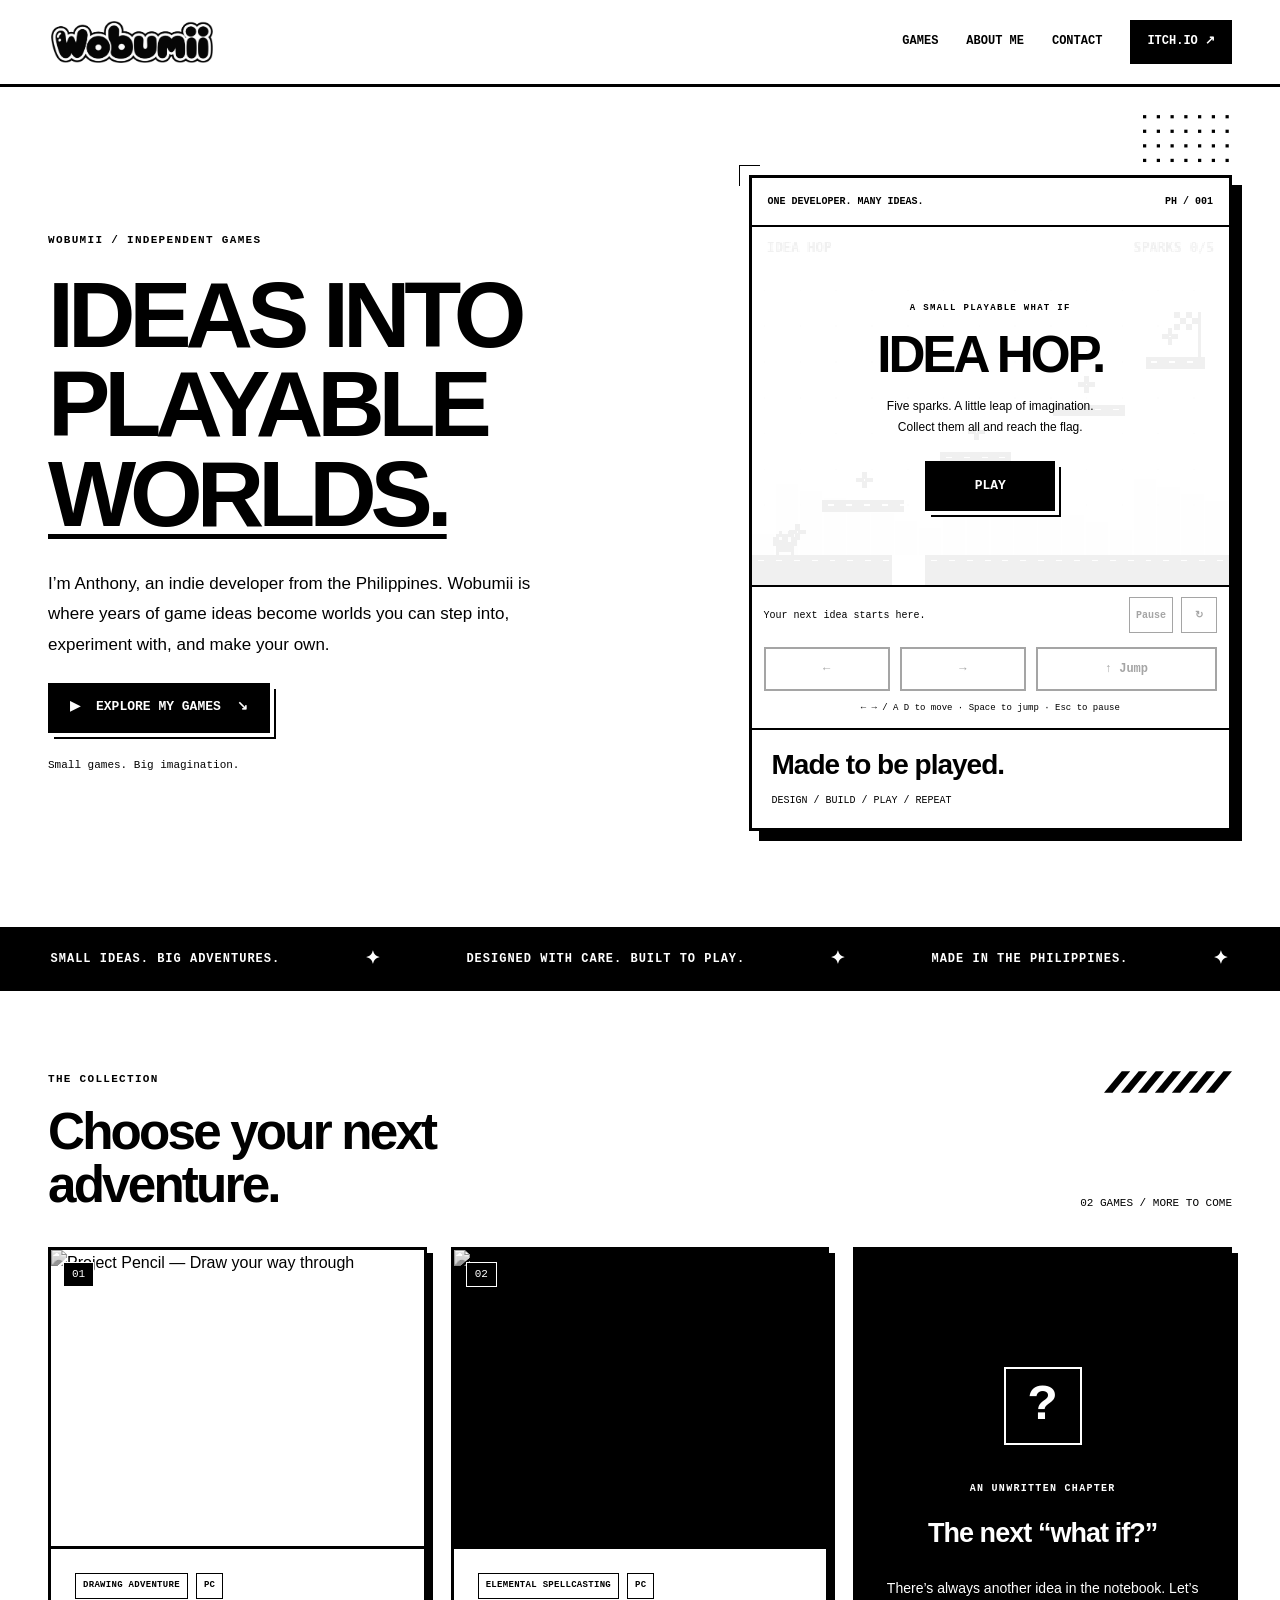
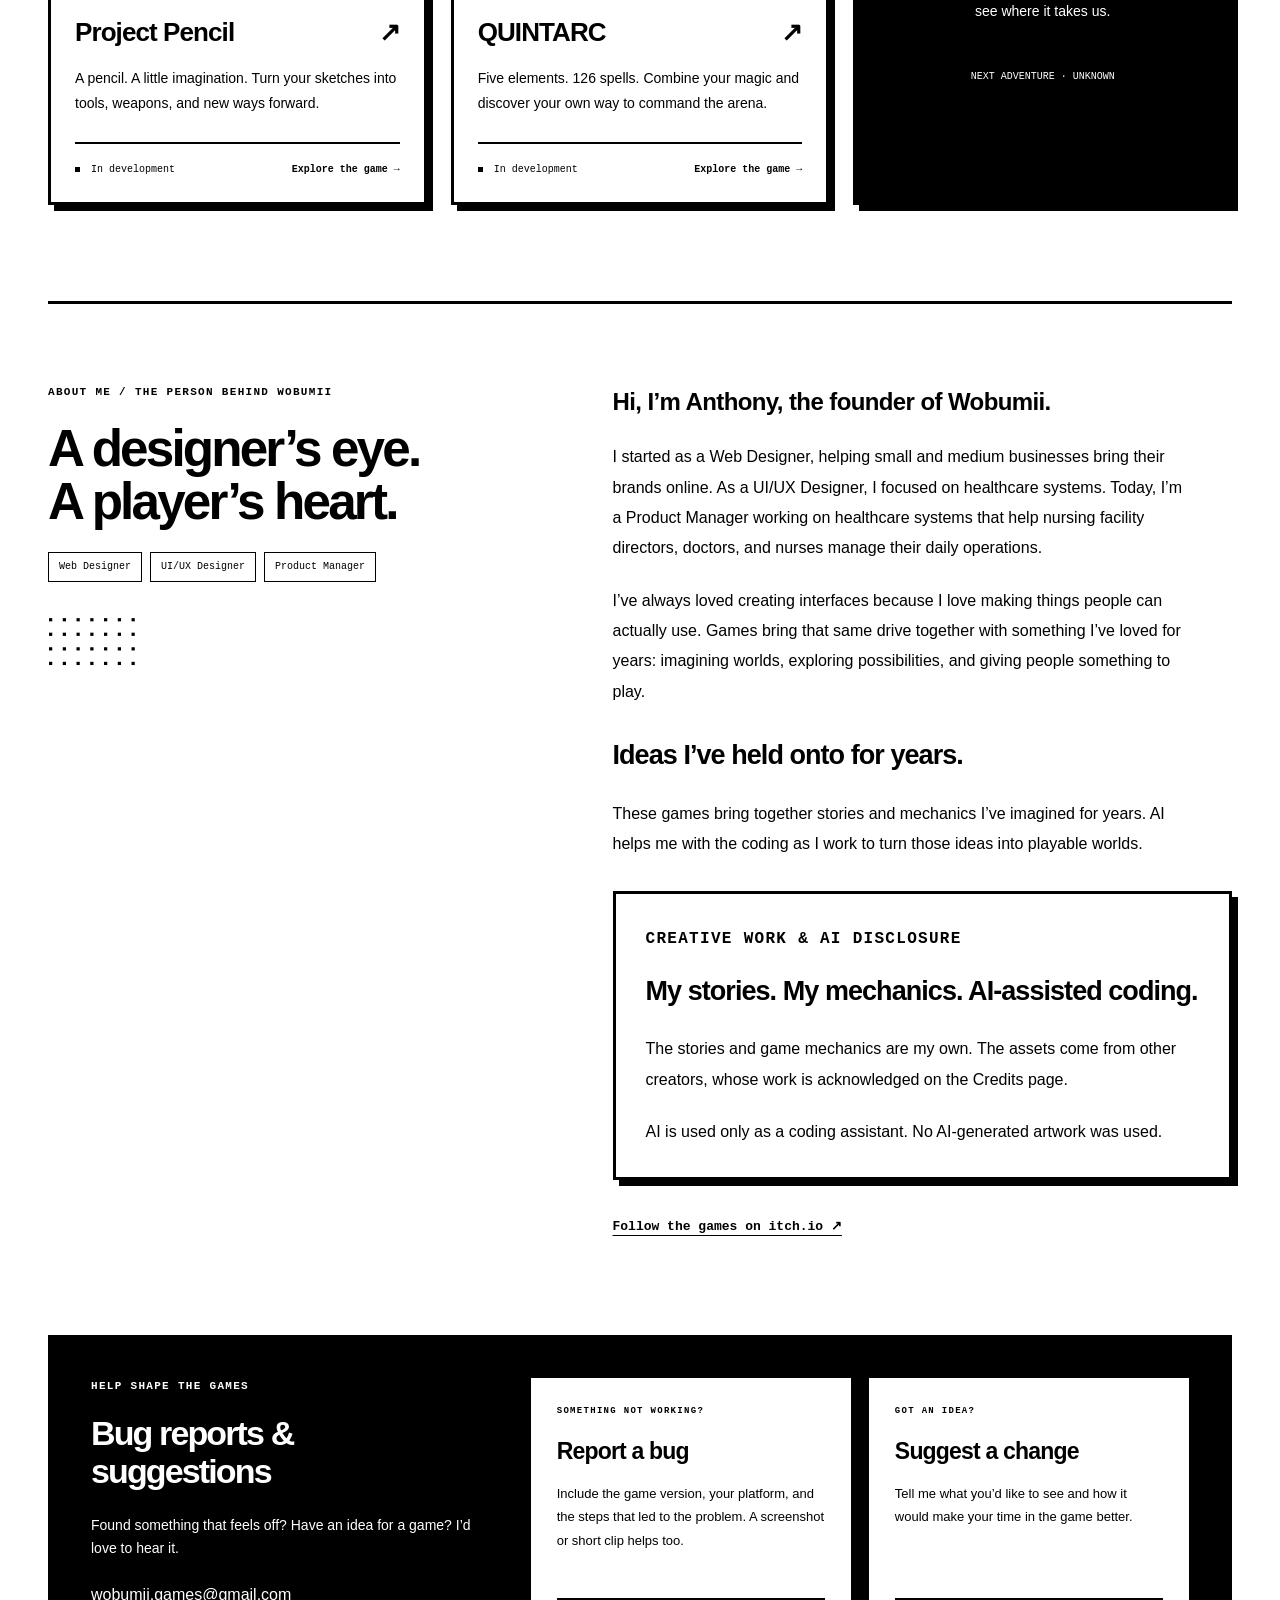
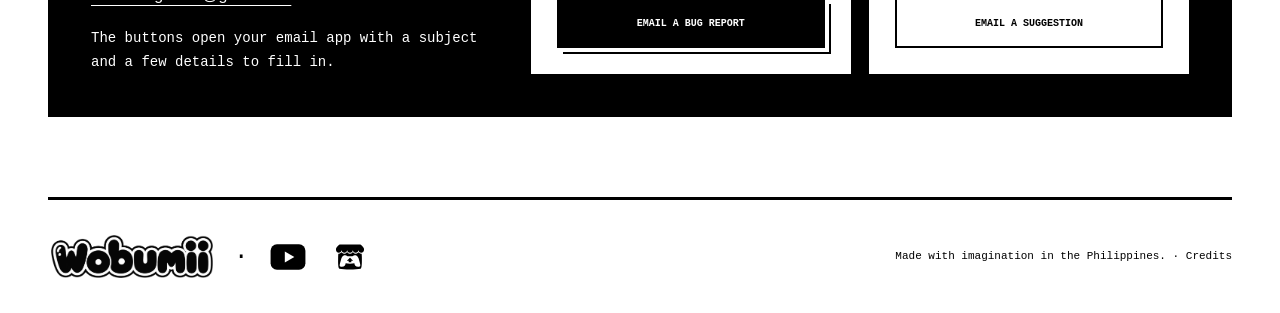
==== commit e00cf375: "Clarify creative ownership and AI coding assistance disclosure" ====
--- a/index.html
+++ b/index.html
@@ -95,8 +95,8 @@
 <p>I started as a Web Designer, helping small and medium businesses bring their brands online. As a UI/UX Designer, I focused on healthcare systems. Today, I’m a Product Manager working on healthcare systems that help nursing facility directors, doctors, and nurses manage their daily operations.</p>
 <p>I’ve always loved creating interfaces because I love making things people can actually use. Games bring that same drive together with something I’ve loved for years: imagining worlds, exploring possibilities, and giving people something to play.</p>
 <h3>Ideas I’ve held onto for years.</h3>
-<p>The rise of AI has opened a door for me. Game ideas I once lacked the skills or resources to build are now within reach. I still have to learn, make decisions, test, and put in the work—but I finally have another tool to help bring those ideas to life.</p>
-<div class="about-manifesto"><p class="eyebrow">MY TAKE ON AI</p><h3>A tool is only as good as the work you put into it.</h3><p>Using AI doesn’t automatically make something low quality. The result depends on how the person uses the tool. AI doesn’t read minds or guarantee the result you imagined. Its output needs clear direction, judgment, iteration, and testing.</p><p>Like a programming language or framework, AI is a tool. If the result is careless or unusable, the responsibility sits with the person directing and shipping it. What matters to me is the care behind the work and the experience it gives the people using it.</p></div>
+<p>These games bring together stories and mechanics I’ve imagined for years. AI helps me with the coding as I work to turn those ideas into playable worlds.</p>
+<div class="about-manifesto"><p class="eyebrow">CREATIVE WORK &amp; AI DISCLOSURE</p><h3>My stories. My mechanics. AI-assisted coding.</h3><p>The stories and game mechanics are my own. The assets come from other creators, whose work is acknowledged on the <a href="/credits/">Credits page</a>.</p><p>AI is used only as a coding assistant. No AI-generated artwork was used.</p></div>
 <a class="text-link" href="https://wobumii.itch.io/" rel="noopener noreferrer" target="_blank">Follow the games on itch.io ↗</a></div></section><section aria-labelledby="feedback-heading" class="wrap contact-section" id="contact">
 <div class="feedback-panel">
 <div class="feedback-intro"><p class="eyebrow">HELP SHAPE THE GAMES</p><h2 id="feedback-heading">Bug reports &amp;<br class="feedback-break"/> suggestions</h2><p>Found something that feels off? Have an idea for a game? I’d love to hear it.</p><a class="feedback-email" href="mailto:wobumii.games@gmail.com">wobumii.games@gmail.com</a><p class="feedback-note">The buttons open your email app with a subject and a few details to fill in.</p></div>
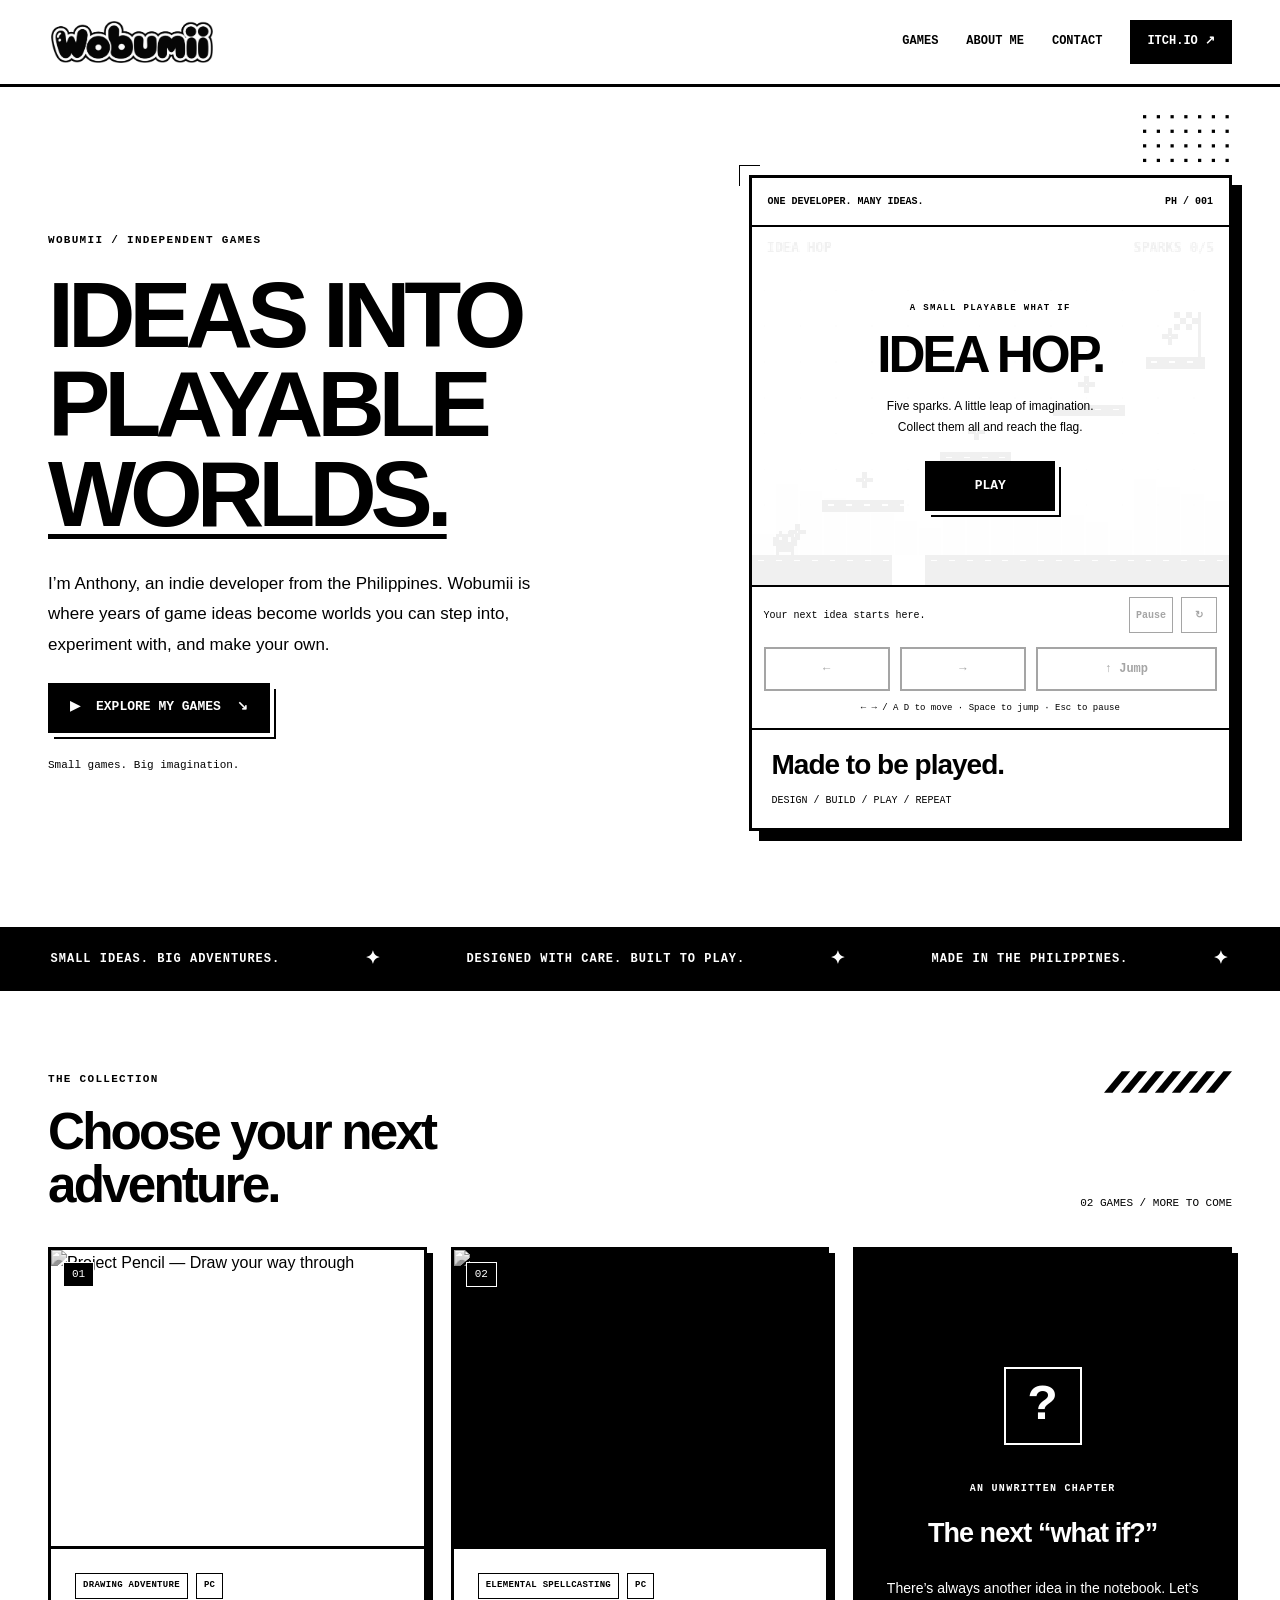
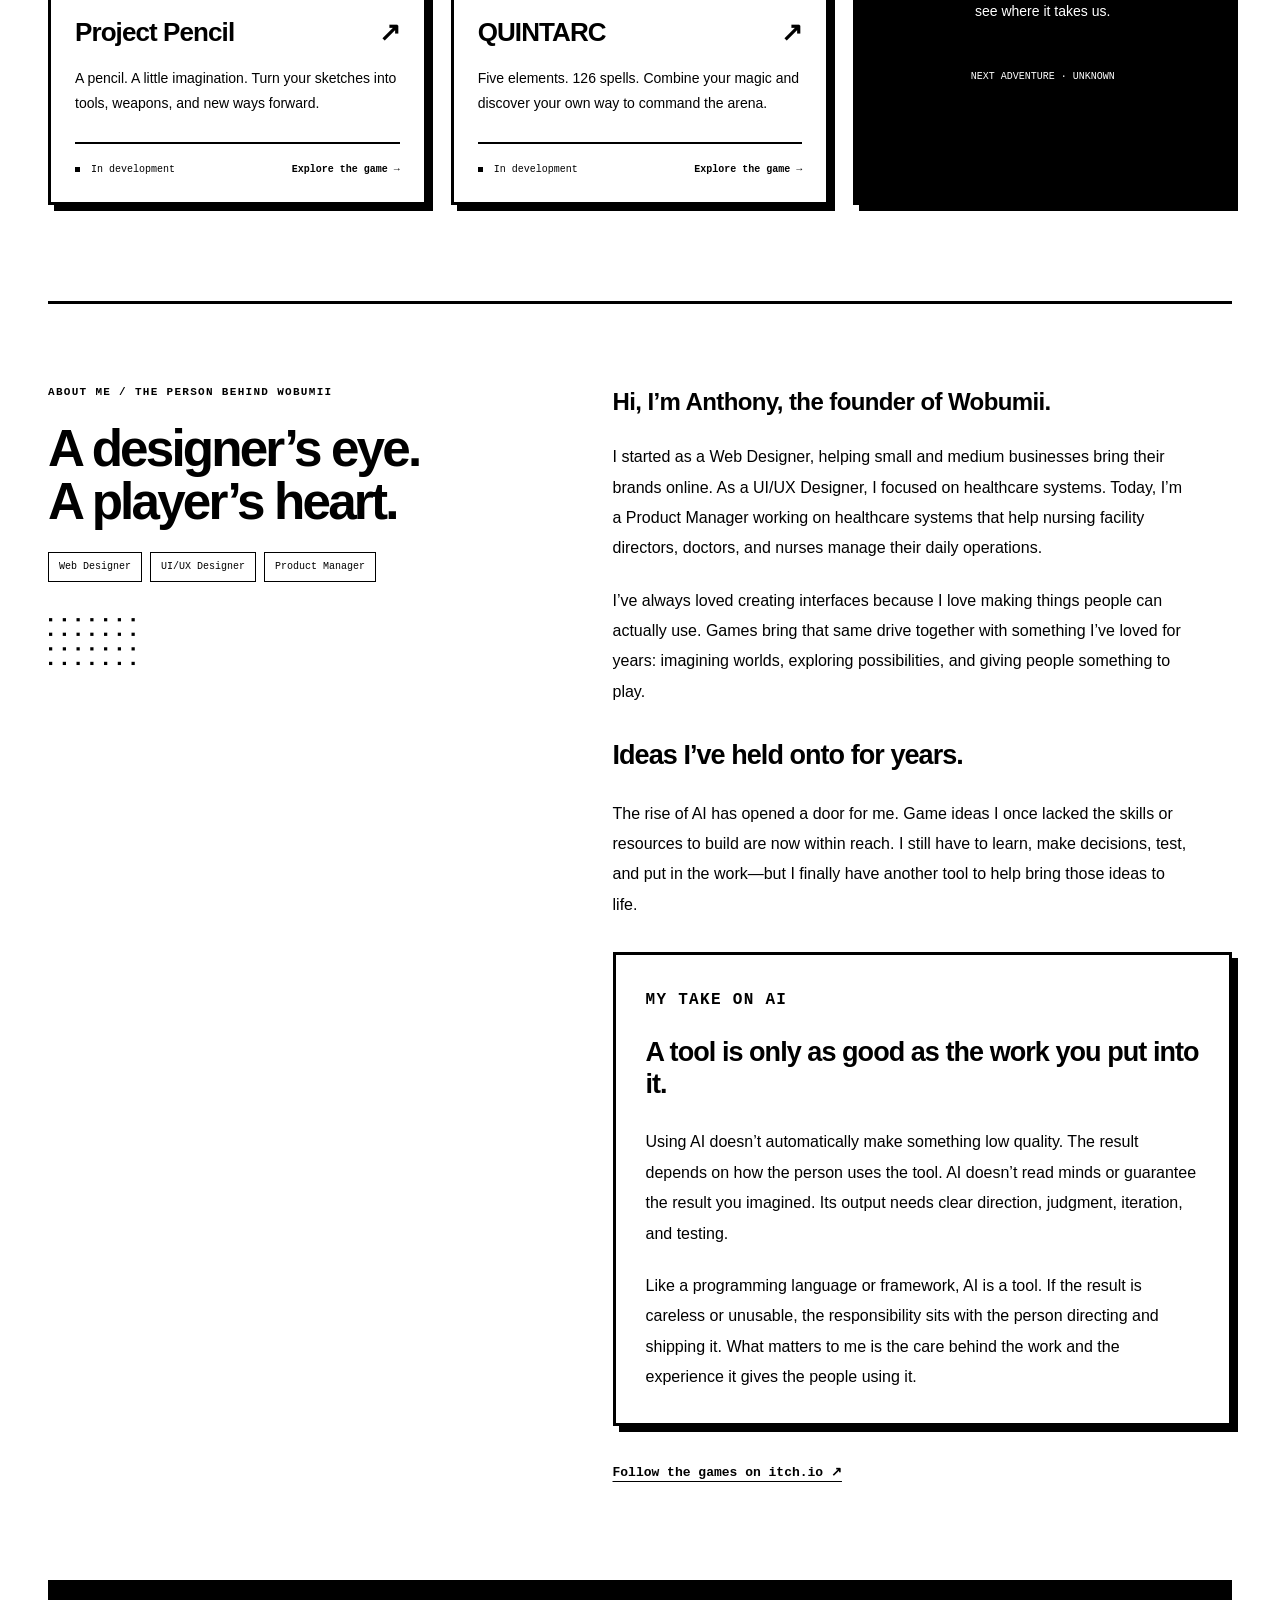
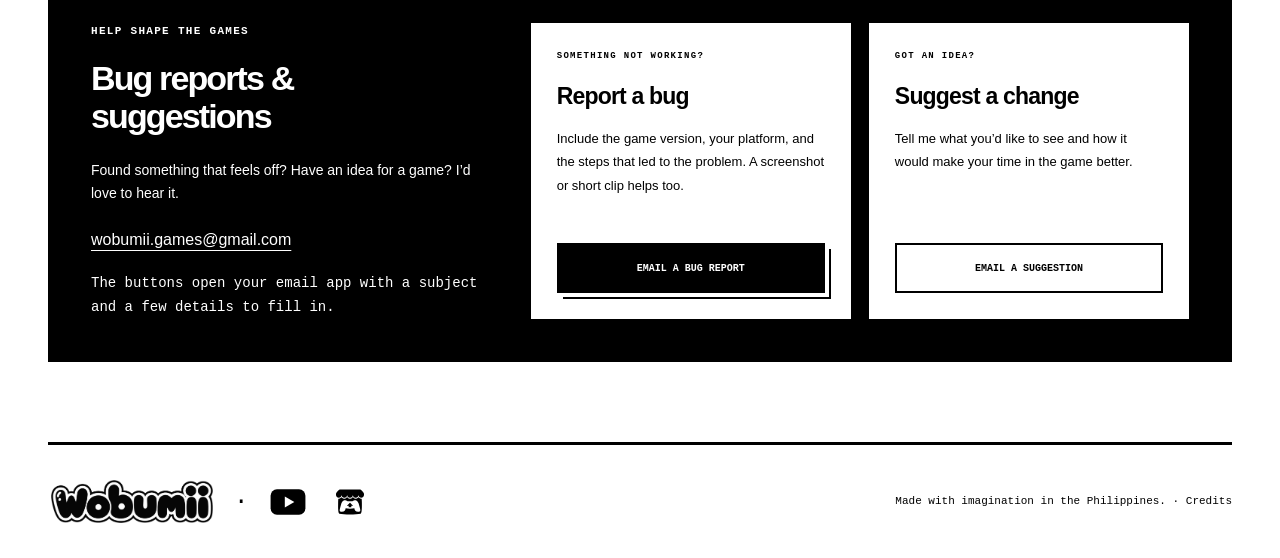
==== commit 086ea7be: "Move creative ownership and AI disclosure to game guides" ====
--- a/index.html
+++ b/index.html
@@ -95,8 +95,8 @@
 <p>I started as a Web Designer, helping small and medium businesses bring their brands online. As a UI/UX Designer, I focused on healthcare systems. Today, I’m a Product Manager working on healthcare systems that help nursing facility directors, doctors, and nurses manage their daily operations.</p>
 <p>I’ve always loved creating interfaces because I love making things people can actually use. Games bring that same drive together with something I’ve loved for years: imagining worlds, exploring possibilities, and giving people something to play.</p>
 <h3>Ideas I’ve held onto for years.</h3>
-<p>These games bring together stories and mechanics I’ve imagined for years. AI helps me with the coding as I work to turn those ideas into playable worlds.</p>
-<div class="about-manifesto"><p class="eyebrow">CREATIVE WORK &amp; AI DISCLOSURE</p><h3>My stories. My mechanics. AI-assisted coding.</h3><p>The stories and game mechanics are my own. The assets come from other creators, whose work is acknowledged on the <a href="/credits/">Credits page</a>.</p><p>AI is used only as a coding assistant. No AI-generated artwork was used.</p></div>
+<p>The rise of AI has opened a door for me. Game ideas I once lacked the skills or resources to build are now within reach. I still have to learn, make decisions, test, and put in the work—but I finally have another tool to help bring those ideas to life.</p>
+<div class="about-manifesto"><p class="eyebrow">MY TAKE ON AI</p><h3>A tool is only as good as the work you put into it.</h3><p>Using AI doesn’t automatically make something low quality. The result depends on how the person uses the tool. AI doesn’t read minds or guarantee the result you imagined. Its output needs clear direction, judgment, iteration, and testing.</p><p>Like a programming language or framework, AI is a tool. If the result is careless or unusable, the responsibility sits with the person directing and shipping it. What matters to me is the care behind the work and the experience it gives the people using it.</p></div>
 <a class="text-link" href="https://wobumii.itch.io/" rel="noopener noreferrer" target="_blank">Follow the games on itch.io ↗</a></div></section><section aria-labelledby="feedback-heading" class="wrap contact-section" id="contact">
 <div class="feedback-panel">
 <div class="feedback-intro"><p class="eyebrow">HELP SHAPE THE GAMES</p><h2 id="feedback-heading">Bug reports &amp;<br class="feedback-break"/> suggestions</h2><p>Found something that feels off? Have an idea for a game? I’d love to hear it.</p><a class="feedback-email" href="mailto:wobumii.games@gmail.com">wobumii.games@gmail.com</a><p class="feedback-note">The buttons open your email app with a subject and a few details to fill in.</p></div>
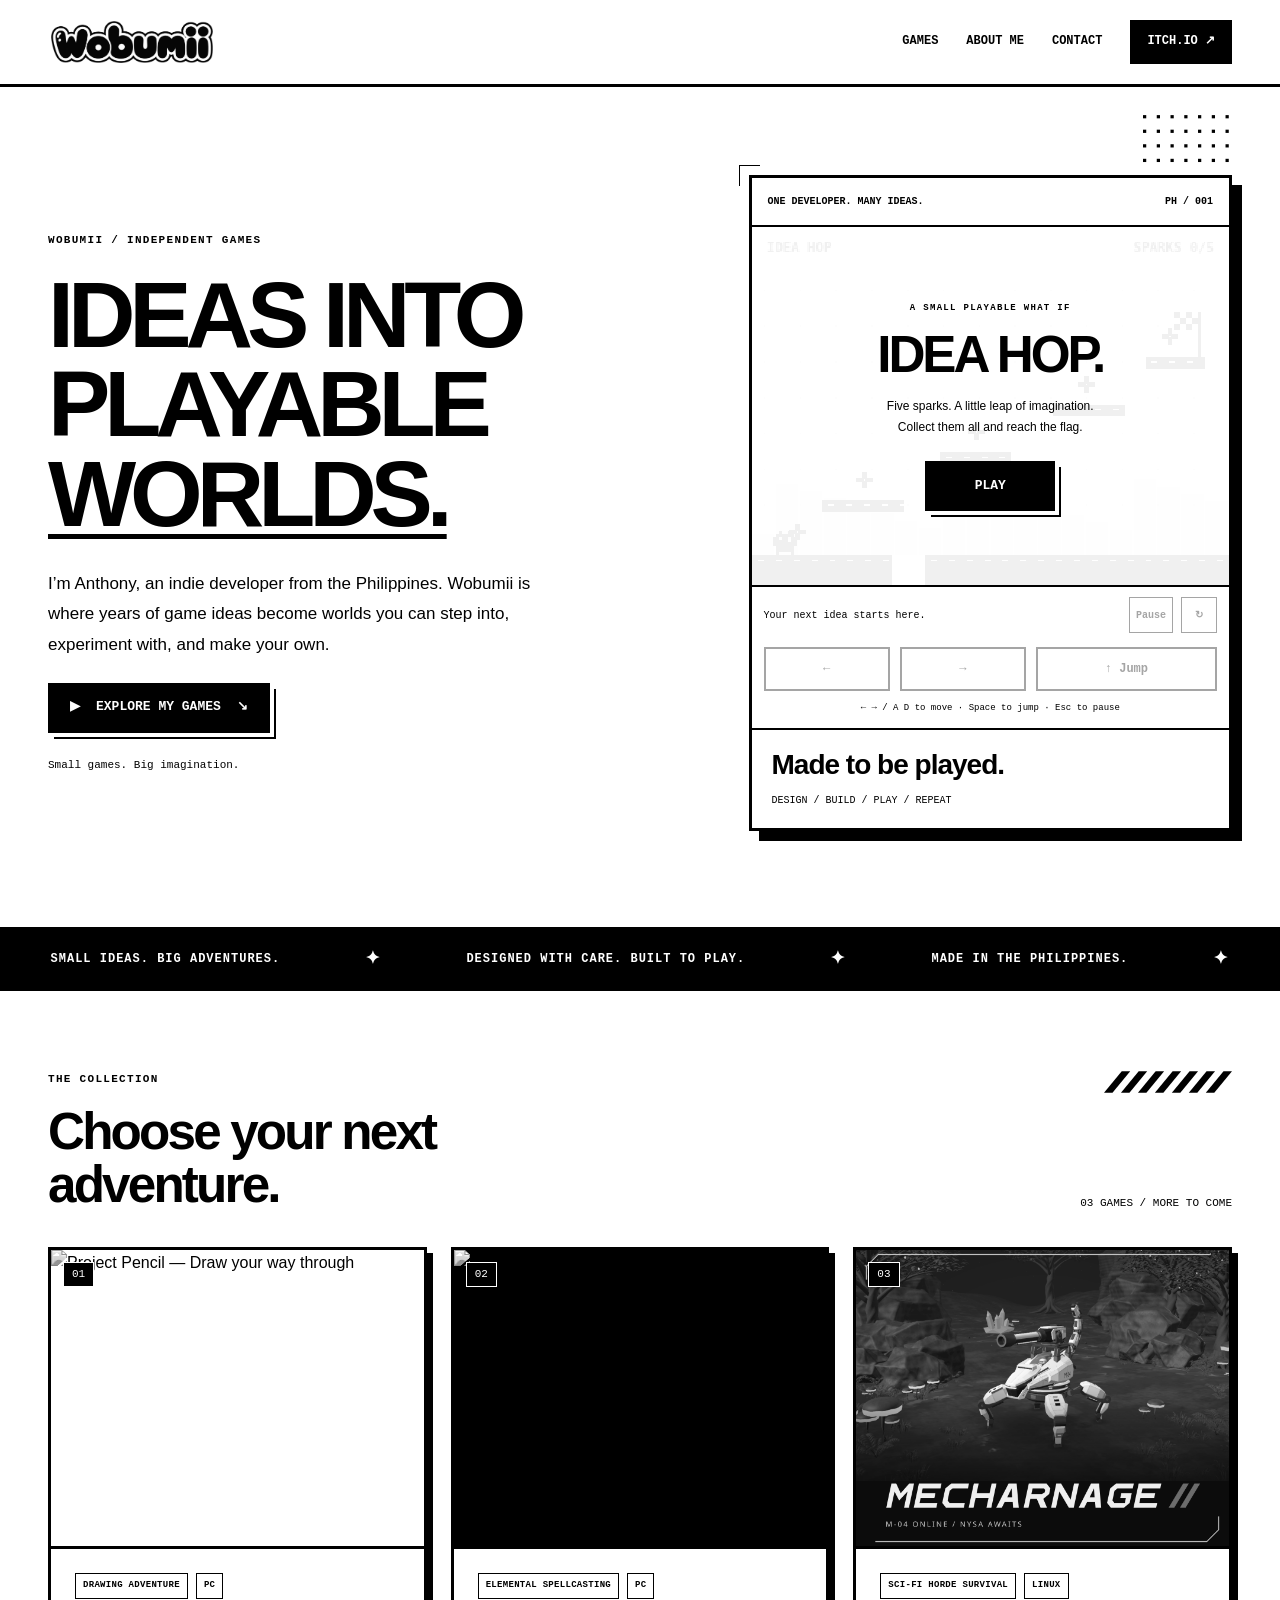
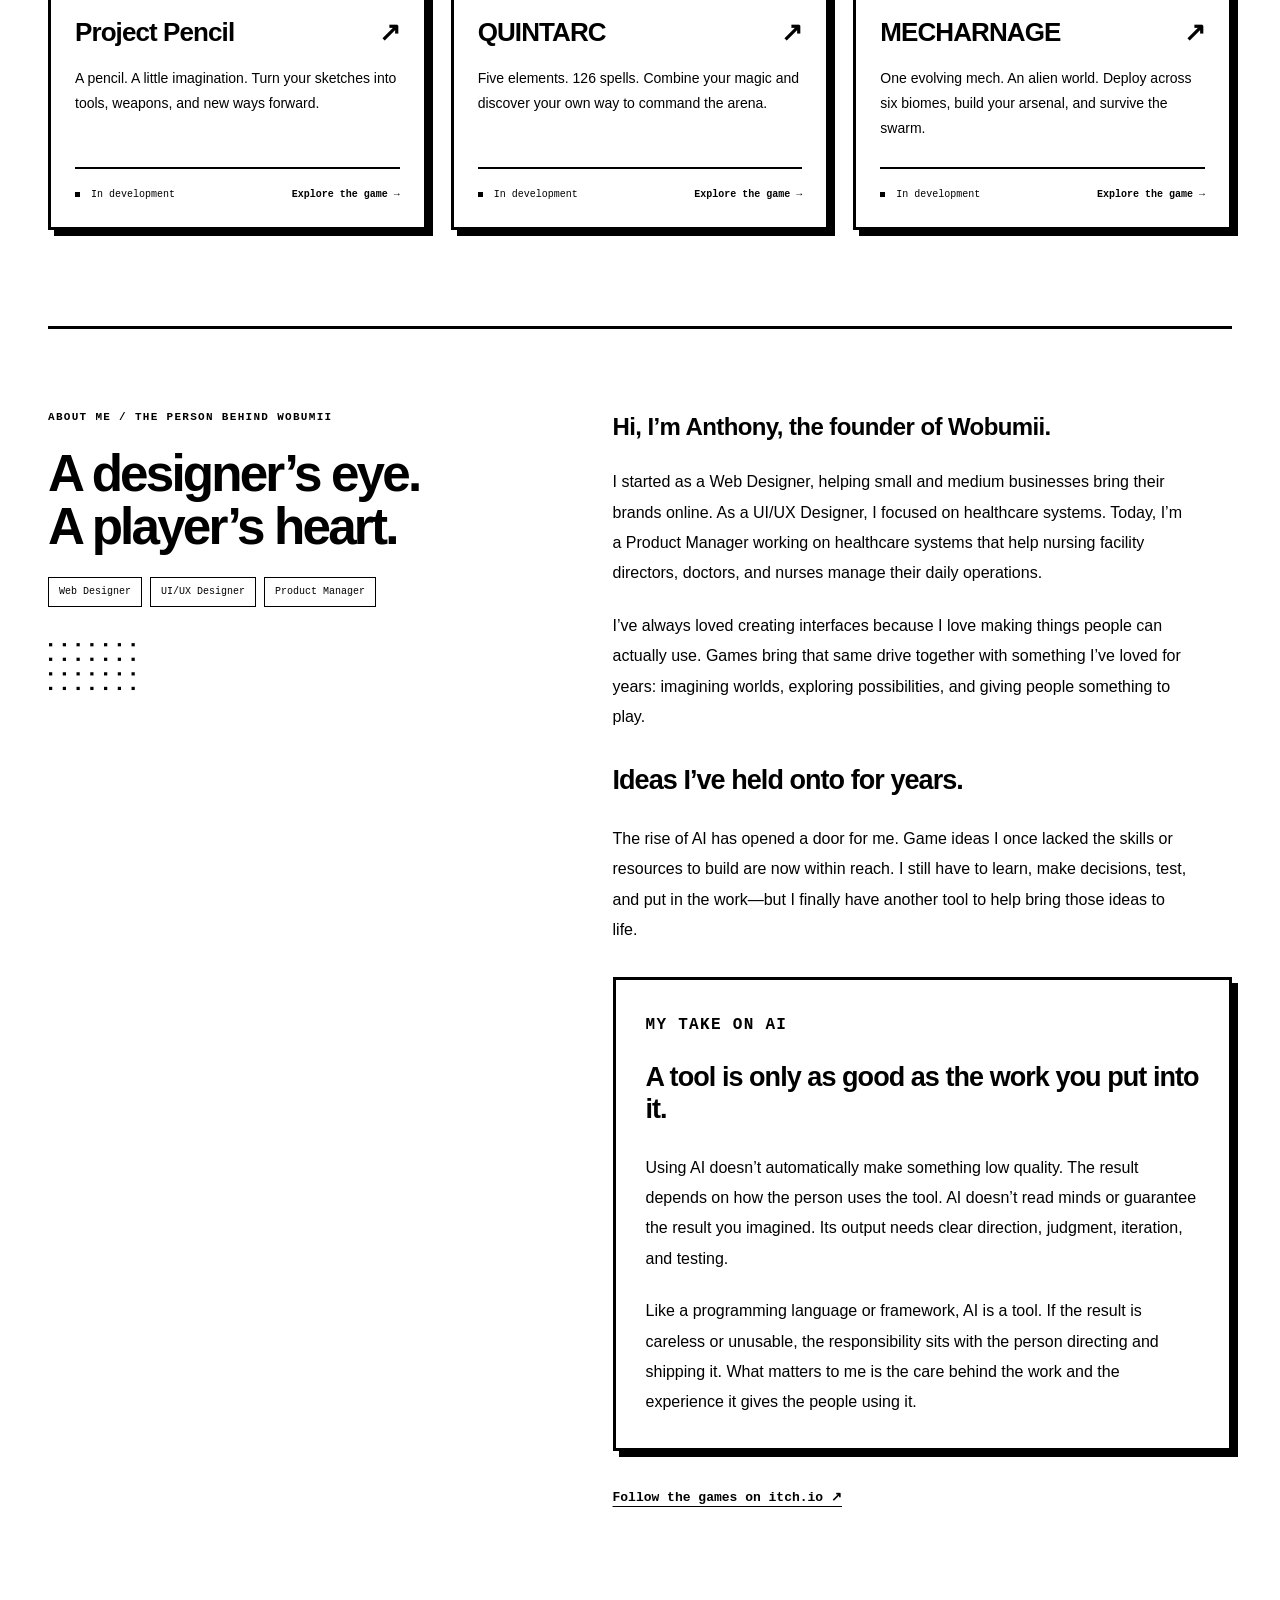
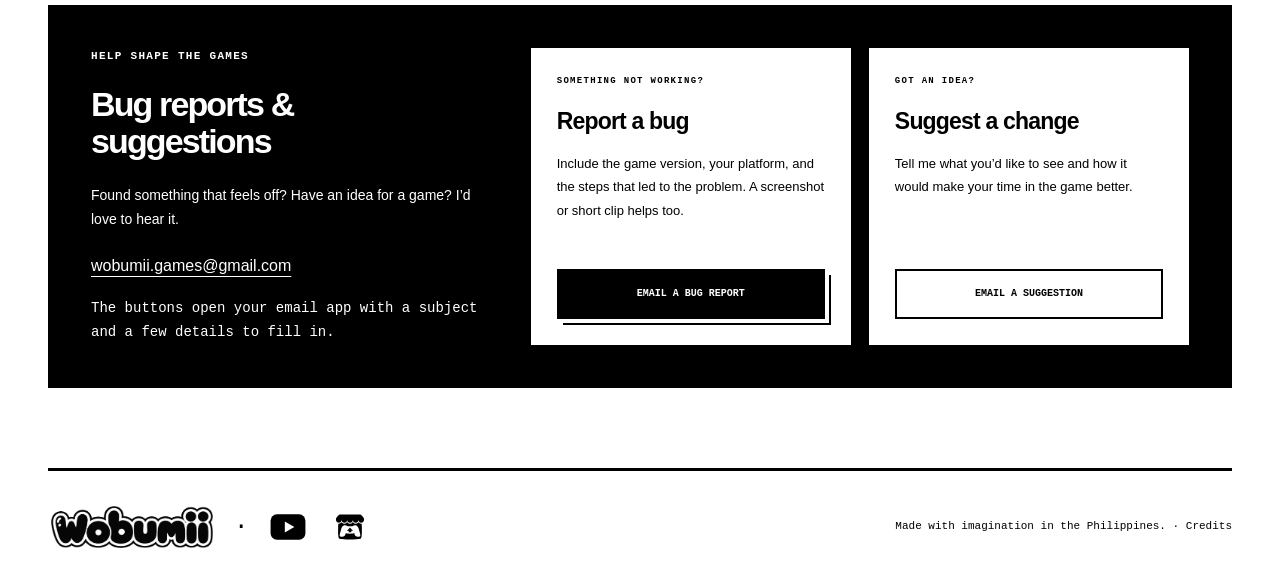
==== commit 64454811: "Add MECHARNAGE to the collection with themed game guide" ====
--- a/index.html
+++ b/index.html
@@ -4,7 +4,7 @@
 <meta charset="utf-8">
 <meta name="viewport" content="width=device-width, initial-scale=1">
 <title>Wobumii - Indie Game Developer</title>
-<meta name="description" content="Meet Anthony, a Filipino indie game developer, designer, and Product Manager. Explore Project Pencil and QUINTARC, with mechanics, controls, and game guides.">
+<meta name="description" content="Meet Anthony, a Filipino indie game developer, designer, and Product Manager. Explore MECHARNAGE, Project Pencil and QUINTARC, with mechanics, controls, and game guides.">
 <meta name="author" content="Anthony, Wobumii">
 <meta name="robots" content="index, follow, max-image-preview:large">
 <meta name="theme-color" content="#ffffff">
@@ -13,7 +13,7 @@
 <meta property="og:site_name" content="Wobumii">
 <meta property="og:locale" content="en_PH">
 <meta property="og:title" content="Wobumii - Indie Game Developer">
-<meta property="og:description" content="Meet Anthony, a Filipino indie game developer, designer, and Product Manager. Explore Project Pencil and QUINTARC, with mechanics, controls, and game guides.">
+<meta property="og:description" content="Meet Anthony, a Filipino indie game developer, designer, and Product Manager. Explore MECHARNAGE, Project Pencil and QUINTARC, with mechanics, controls, and game guides.">
 <meta property="og:url" content="https://wobumii.github.io/">
 <meta property="og:image" content="https://wobumii.github.io/assets/wobumii-icon.png">
 <meta property="og:image:alt" content="Wobumii black-and-white W emblem">
@@ -22,11 +22,11 @@
 <meta property="og:image:height" content="573">
 <meta name="twitter:card" content="summary">
 <meta name="twitter:title" content="Wobumii - Indie Game Developer">
-<meta name="twitter:description" content="Meet Anthony, a Filipino indie game developer, designer, and Product Manager. Explore Project Pencil and QUINTARC, with mechanics, controls, and game guides.">
+<meta name="twitter:description" content="Meet Anthony, a Filipino indie game developer, designer, and Product Manager. Explore MECHARNAGE, Project Pencil and QUINTARC, with mechanics, controls, and game guides.">
 <meta name="twitter:image" content="https://wobumii.github.io/assets/wobumii-icon.png">
 <meta name="twitter:image:alt" content="Wobumii black-and-white W emblem">
 <link rel="icon" href="/assets/wobumii-icon.png" type="image/png">
-<link rel="stylesheet" href="/style.css?v=84437dd8d2f9">
+<link rel="stylesheet" href="/style.css?v=814fde364620">
 <script src="/site.js?v=6cefe04a5566" defer></script>
 <script src="/idea-hop.js?v=cd3bd14b7db8" defer></script>
 <script type="application/ld+json">
@@ -59,7 +59,7 @@
       "@id": "https://wobumii.github.io/#webpage",
       "url": "https://wobumii.github.io/",
       "name": "Wobumii - Indie Game Developer",
-      "description": "Meet Anthony, a Filipino indie game developer, designer, and Product Manager. Explore Project Pencil and QUINTARC, with mechanics, controls, and game guides.",
+      "description": "Meet Anthony, a Filipino indie game developer, designer, and Product Manager. Explore MECHARNAGE, Project Pencil and QUINTARC, with mechanics, controls, and game guides.",
       "isPartOf": {
         "@id": "https://wobumii.github.io/#website"
       },
@@ -91,7 +91,7 @@
 }
 </script>
 </head>
-<body><a class="skip" href="#main">Skip to content</a><header class="site-header"><div class="wrap header-inner"><a aria-label="Wobumii home" class="brand" href="/"><img alt="Wobumii" class="brand-logo" height="515" src="/assets/wobumii-wordmark.png" width="1778"/></a><nav aria-label="Main navigation"><a href="/#games">Games</a><a href="/#about">About me</a><a href="#contact">Contact</a><a class="nav-external" href="https://wobumii.itch.io/" rel="noopener noreferrer" target="_blank">itch.io <span aria-hidden="true">↗</span></a></nav></div></header><main id="main"><section class="wrap hero"><div class="hero-copy"><p class="eyebrow">WOBUMII / INDEPENDENT GAMES</p><h1>Ideas into<br/>playable<br/><span class="highlight">worlds.</span></h1><p class="intro">I’m Anthony, an indie developer from the Philippines. Wobumii is where years of game ideas become worlds you can step into, experiment with, and make your own.</p><a class="button primary" href="#games"><span aria-hidden="true">▶</span> Explore my games <span aria-hidden="true">↘</span></a><span class="hero-note">Small games. Big imagination.</span></div><aside aria-label="Wobumii independent game studio" class="studio-panel"><div class="panel-bar"><span>ONE DEVELOPER. MANY IDEAS.</span><span>PH / 001</span></div><div aria-label="Idea Hop mini game" class="pixel-game"><div class="pixel-stage"><canvas aria-describedby="game-help" aria-label="Idea Hop: collect five sparks and reach the flag" height="240" id="idea-game" tabindex="0" width="320">Idea Hop needs a browser with canvas support.</canvas><div class="game-overlay" id="game-overlay"><p class="eyebrow">A SMALL PLAYABLE WHAT IF</p><h2 id="game-title">IDEA HOP.</h2><p id="game-prompt">Five sparks. A little leap of imagination.<br/>Collect them all and reach the flag.</p><button class="button primary" disabled="" id="game-start" type="button">Play</button><noscript><p>Enable JavaScript to play. The rest of the site works without it.</p></noscript></div></div><div class="game-toolbar"><span aria-live="polite" id="game-status" role="status">Your next idea starts here.</span><button class="game-action" disabled="" id="game-pause" type="button">Pause</button><button aria-label="Restart Idea Hop" class="game-action" disabled="" id="game-restart" type="button">↻</button></div><div aria-label="Game controls" class="game-controls"><button aria-label="Move left" data-game-control="left" disabled="" type="button">←</button><button aria-label="Move right" data-game-control="right" disabled="" type="button">→</button><button aria-label="Jump" data-game-control="jump" disabled="" type="button">↑ Jump</button></div><p class="game-help" id="game-help">← → / A D to move · Space to jump · Esc to pause</p></div><div class="studio-stamp"><strong>Made to be played.</strong><span>DESIGN / BUILD / PLAY / REPEAT</span></div></aside><span aria-hidden="true" class="banner-detail hero-detail"></span></section><div aria-hidden="true" class="ticker"><div>SMALL IDEAS. BIG ADVENTURES. <span>✦</span> DESIGNED WITH CARE. BUILT TO PLAY. <span>✦</span> MADE IN THE PHILIPPINES. <span>✦</span></div></div><section class="wrap games-section" id="games"><div class="section-heading"><div><p class="eyebrow">THE COLLECTION</p><h2>Choose your next adventure<span class="accent">.</span></h2></div><span class="counter">02 GAMES / MORE TO COME</span><span aria-hidden="true" class="banner-detail collection-detail"></span></div><div class="games-grid"><a class="game-card pencil-card" href="/games/project-pencil/"><div class="card-art pencil-art"><span class="card-number">01</span><img alt="Project Pencil — Draw your way through" height="500" src="/assets/project-pencil.png" width="630"/></div><div class="card-copy"><div class="tags"><span>DRAWING ADVENTURE</span><span>PC</span></div><h3>Project Pencil <span aria-hidden="true">↗</span></h3><p>A pencil. A little imagination. Turn your sketches into tools, weapons, and new ways forward.</p><div class="card-bottom"><span><i class="dot"></i> In development</span><strong>Explore the game →</strong></div></div></a><a class="game-card quintarc-card" href="/games/quintarc/"><div class="card-art quintarc-art"><span class="card-number">02</span><img alt="QUINTARC five-element seal and grimoire" height="1000" src="/assets/quintarc-cover-0.1.7.png" width="1260"/></div><div class="card-copy"><div class="tags"><span>ELEMENTAL SPELLCASTING</span><span>PC</span></div><h3>QUINTARC <span aria-hidden="true">↗</span></h3><p>Five elements. 126 spells. Combine your magic and discover your own way to command the arena.</p><div class="card-bottom"><span><i class="dot"></i> In development</span><strong>Explore the game →</strong></div></div></a><article class="game-card next-card"><div aria-hidden="true" class="locked-icon">?</div><p class="eyebrow">AN UNWRITTEN CHAPTER</p><h3>The next “what if?”</h3><p>There’s always another idea in the notebook. Let’s see where it takes us.</p><span class="next-label">NEXT ADVENTURE · UNKNOWN</span></article></div></section><section aria-labelledby="about-heading" class="wrap about-section" id="about"><div><p class="eyebrow">ABOUT ME / THE PERSON BEHIND WOBUMII</p><h2 id="about-heading">A designer’s eye.<br/>A player’s heart.</h2><div class="career"><span>Web Designer</span><span>UI/UX Designer</span><span>Product Manager</span></div><span aria-hidden="true" class="banner-detail about-detail"></span></div><div class="about-copy"><p class="about-lead">Hi, I’m Anthony, the founder of Wobumii.</p>
+<body><a class="skip" href="#main">Skip to content</a><header class="site-header"><div class="wrap header-inner"><a aria-label="Wobumii home" class="brand" href="/"><img alt="Wobumii" class="brand-logo" height="515" src="/assets/wobumii-wordmark.png" width="1778"/></a><nav aria-label="Main navigation"><a href="/#games">Games</a><a href="/#about">About me</a><a href="#contact">Contact</a><a class="nav-external" href="https://wobumii.itch.io/" rel="noopener noreferrer" target="_blank">itch.io <span aria-hidden="true">↗</span></a></nav></div></header><main id="main"><section class="wrap hero"><div class="hero-copy"><p class="eyebrow">WOBUMII / INDEPENDENT GAMES</p><h1>Ideas into<br/>playable<br/><span class="highlight">worlds.</span></h1><p class="intro">I’m Anthony, an indie developer from the Philippines. Wobumii is where years of game ideas become worlds you can step into, experiment with, and make your own.</p><a class="button primary" href="#games"><span aria-hidden="true">▶</span> Explore my games <span aria-hidden="true">↘</span></a><span class="hero-note">Small games. Big imagination.</span></div><aside aria-label="Wobumii independent game studio" class="studio-panel"><div class="panel-bar"><span>ONE DEVELOPER. MANY IDEAS.</span><span>PH / 001</span></div><div aria-label="Idea Hop mini game" class="pixel-game"><div class="pixel-stage"><canvas aria-describedby="game-help" aria-label="Idea Hop: collect five sparks and reach the flag" height="240" id="idea-game" tabindex="0" width="320">Idea Hop needs a browser with canvas support.</canvas><div class="game-overlay" id="game-overlay"><p class="eyebrow">A SMALL PLAYABLE WHAT IF</p><h2 id="game-title">IDEA HOP.</h2><p id="game-prompt">Five sparks. A little leap of imagination.<br/>Collect them all and reach the flag.</p><button class="button primary" disabled="" id="game-start" type="button">Play</button><noscript><p>Enable JavaScript to play. The rest of the site works without it.</p></noscript></div></div><div class="game-toolbar"><span aria-live="polite" id="game-status" role="status">Your next idea starts here.</span><button class="game-action" disabled="" id="game-pause" type="button">Pause</button><button aria-label="Restart Idea Hop" class="game-action" disabled="" id="game-restart" type="button">↻</button></div><div aria-label="Game controls" class="game-controls"><button aria-label="Move left" data-game-control="left" disabled="" type="button">←</button><button aria-label="Move right" data-game-control="right" disabled="" type="button">→</button><button aria-label="Jump" data-game-control="jump" disabled="" type="button">↑ Jump</button></div><p class="game-help" id="game-help">← → / A D to move · Space to jump · Esc to pause</p></div><div class="studio-stamp"><strong>Made to be played.</strong><span>DESIGN / BUILD / PLAY / REPEAT</span></div></aside><span aria-hidden="true" class="banner-detail hero-detail"></span></section><div aria-hidden="true" class="ticker"><div>SMALL IDEAS. BIG ADVENTURES. <span>✦</span> DESIGNED WITH CARE. BUILT TO PLAY. <span>✦</span> MADE IN THE PHILIPPINES. <span>✦</span></div></div><section class="wrap games-section" id="games"><div class="section-heading"><div><p class="eyebrow">THE COLLECTION</p><h2>Choose your next adventure<span class="accent">.</span></h2></div><span class="counter">03 GAMES / MORE TO COME</span><span aria-hidden="true" class="banner-detail collection-detail"></span></div><div class="games-grid"><a class="game-card pencil-card" href="/games/project-pencil/"><div class="card-art pencil-art"><span class="card-number">01</span><img alt="Project Pencil — Draw your way through" height="500" src="/assets/project-pencil.png" width="630"/></div><div class="card-copy"><div class="tags"><span>DRAWING ADVENTURE</span><span>PC</span></div><h3>Project Pencil <span aria-hidden="true">↗</span></h3><p>A pencil. A little imagination. Turn your sketches into tools, weapons, and new ways forward.</p><div class="card-bottom"><span><i class="dot"></i> In development</span><strong>Explore the game →</strong></div></div></a><a class="game-card quintarc-card" href="/games/quintarc/"><div class="card-art quintarc-art"><span class="card-number">02</span><img alt="QUINTARC five-element seal and grimoire" height="1000" src="/assets/quintarc-cover-0.1.7.png" width="1260"/></div><div class="card-copy"><div class="tags"><span>ELEMENTAL SPELLCASTING</span><span>PC</span></div><h3>QUINTARC <span aria-hidden="true">↗</span></h3><p>Five elements. 126 spells. Combine your magic and discover your own way to command the arena.</p><div class="card-bottom"><span><i class="dot"></i> In development</span><strong>Explore the game →</strong></div></div></a><a class="game-card mecharnage-card" href="/games/mecharnage/"><div class="card-art" style="background:#070d14"><span class="card-number">03</span><img alt="MECHARNAGE — ivory M-04 mech in the bioluminescent wilds of Nysa" height="1000" width="1260" src="/assets/mecharnage/cover.png" loading="lazy"/></div><div class="card-copy"><div class="tags"><span>SCI-FI HORDE SURVIVAL</span><span>LINUX</span></div><h3>MECHARNAGE <span aria-hidden="true">↗</span></h3><p>One evolving mech. An alien world. Deploy across six biomes, build your arsenal, and survive the swarm.</p><div class="card-bottom"><span><i class="dot"></i> In development</span><strong>Explore the game →</strong></div></div></a></div></section><section aria-labelledby="about-heading" class="wrap about-section" id="about"><div><p class="eyebrow">ABOUT ME / THE PERSON BEHIND WOBUMII</p><h2 id="about-heading">A designer’s eye.<br/>A player’s heart.</h2><div class="career"><span>Web Designer</span><span>UI/UX Designer</span><span>Product Manager</span></div><span aria-hidden="true" class="banner-detail about-detail"></span></div><div class="about-copy"><p class="about-lead">Hi, I’m Anthony, the founder of Wobumii.</p>
 <p>I started as a Web Designer, helping small and medium businesses bring their brands online. As a UI/UX Designer, I focused on healthcare systems. Today, I’m a Product Manager working on healthcare systems that help nursing facility directors, doctors, and nurses manage their daily operations.</p>
 <p>I’ve always loved creating interfaces because I love making things people can actually use. Games bring that same drive together with something I’ve loved for years: imagining worlds, exploring possibilities, and giving people something to play.</p>
 <h3>Ideas I’ve held onto for years.</h3>
--- a/style.css
+++ b/style.css
@@ -386,3 +386,4 @@
 .studio-panel{position:relative}
 .studio-panel::before{content:"";position:absolute;left:-13px;top:-13px;width:20px;height:20px;border-left:1px solid #000;border-top:1px solid #000;pointer-events:none}
 @media(max-width:600px){.hero-detail{top:10px;width:68px;height:40px}.collection-detail{width:94px;height:16px;top:-24px}.game-overlay{padding:16px}.game-overlay h2{font-size:42px}.game-overlay>p:not(.eyebrow){font-size:11px;margin-bottom:18px}.game-overlay .eyebrow{font-size:8px}.game-toolbar{font-size:9px}.game-help{font-size:8px}.studio-panel::before{left:-9px;top:-9px;width:14px;height:14px}}
+
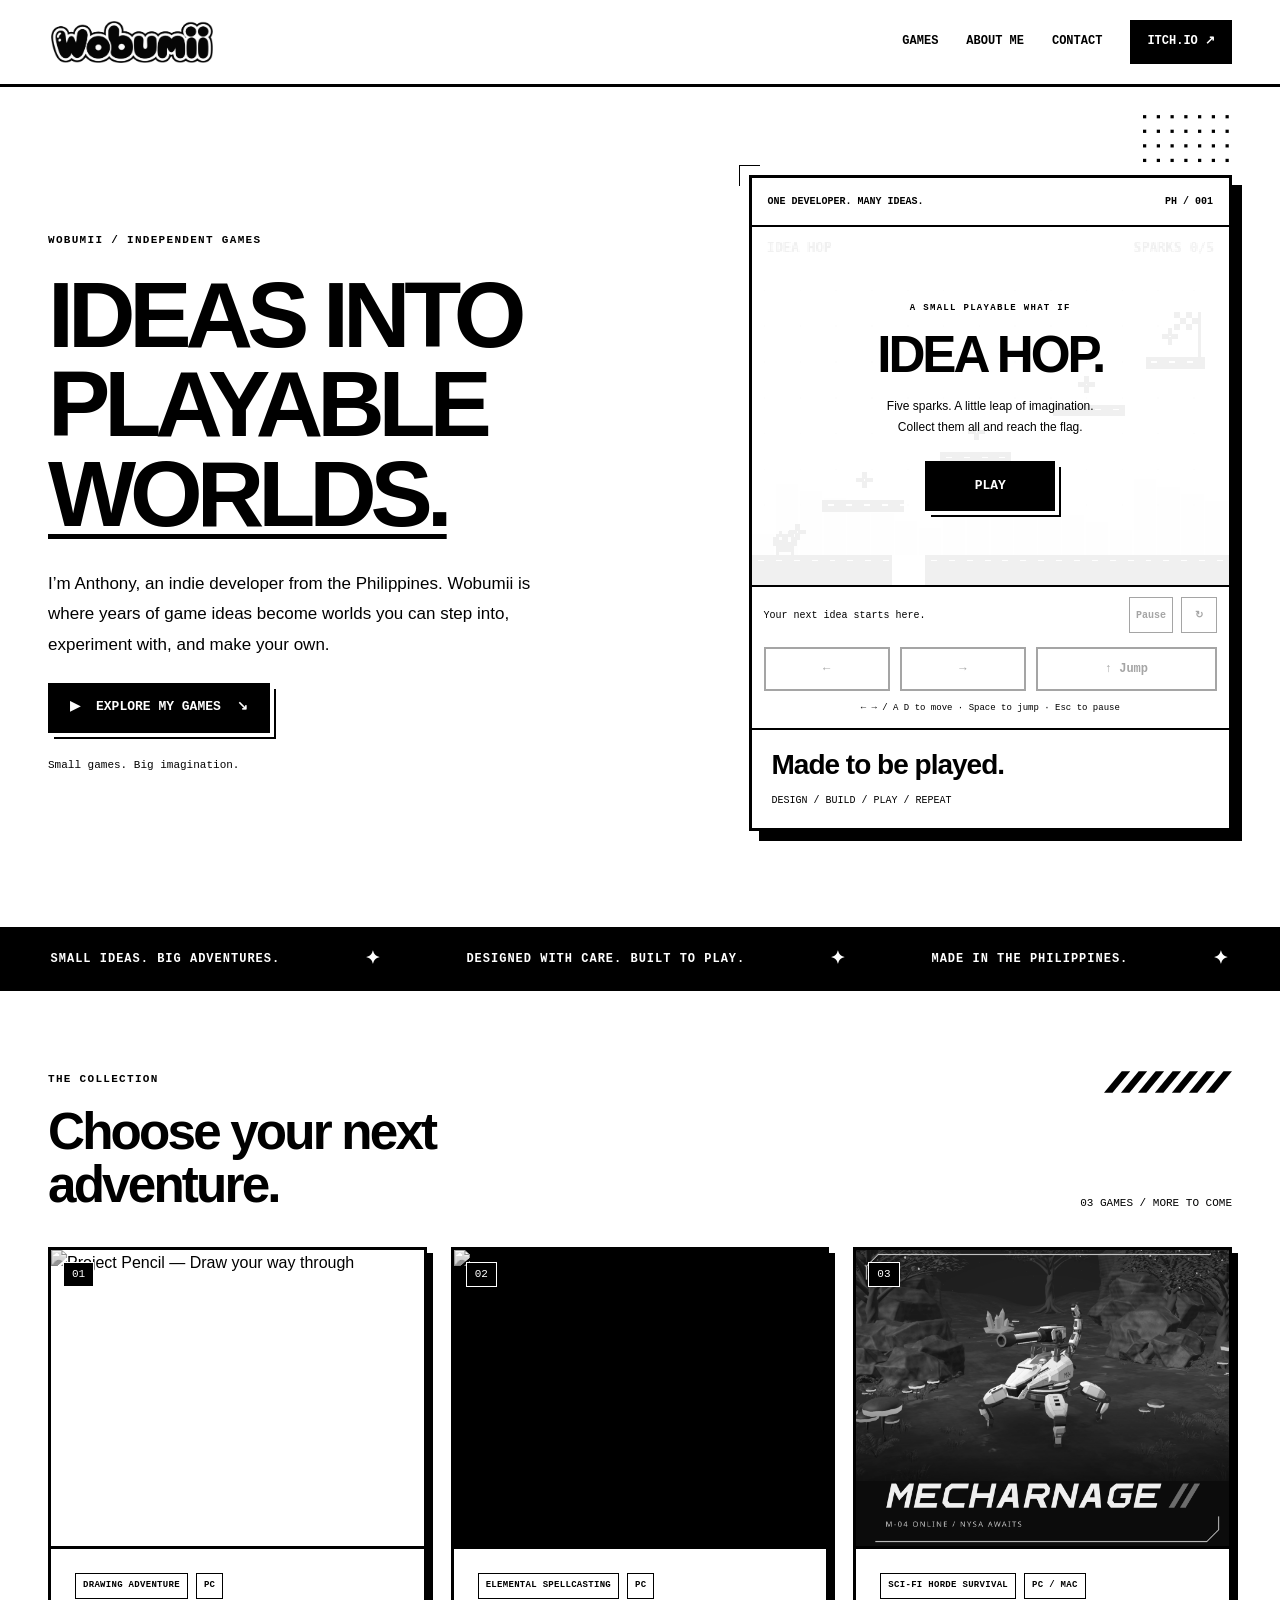
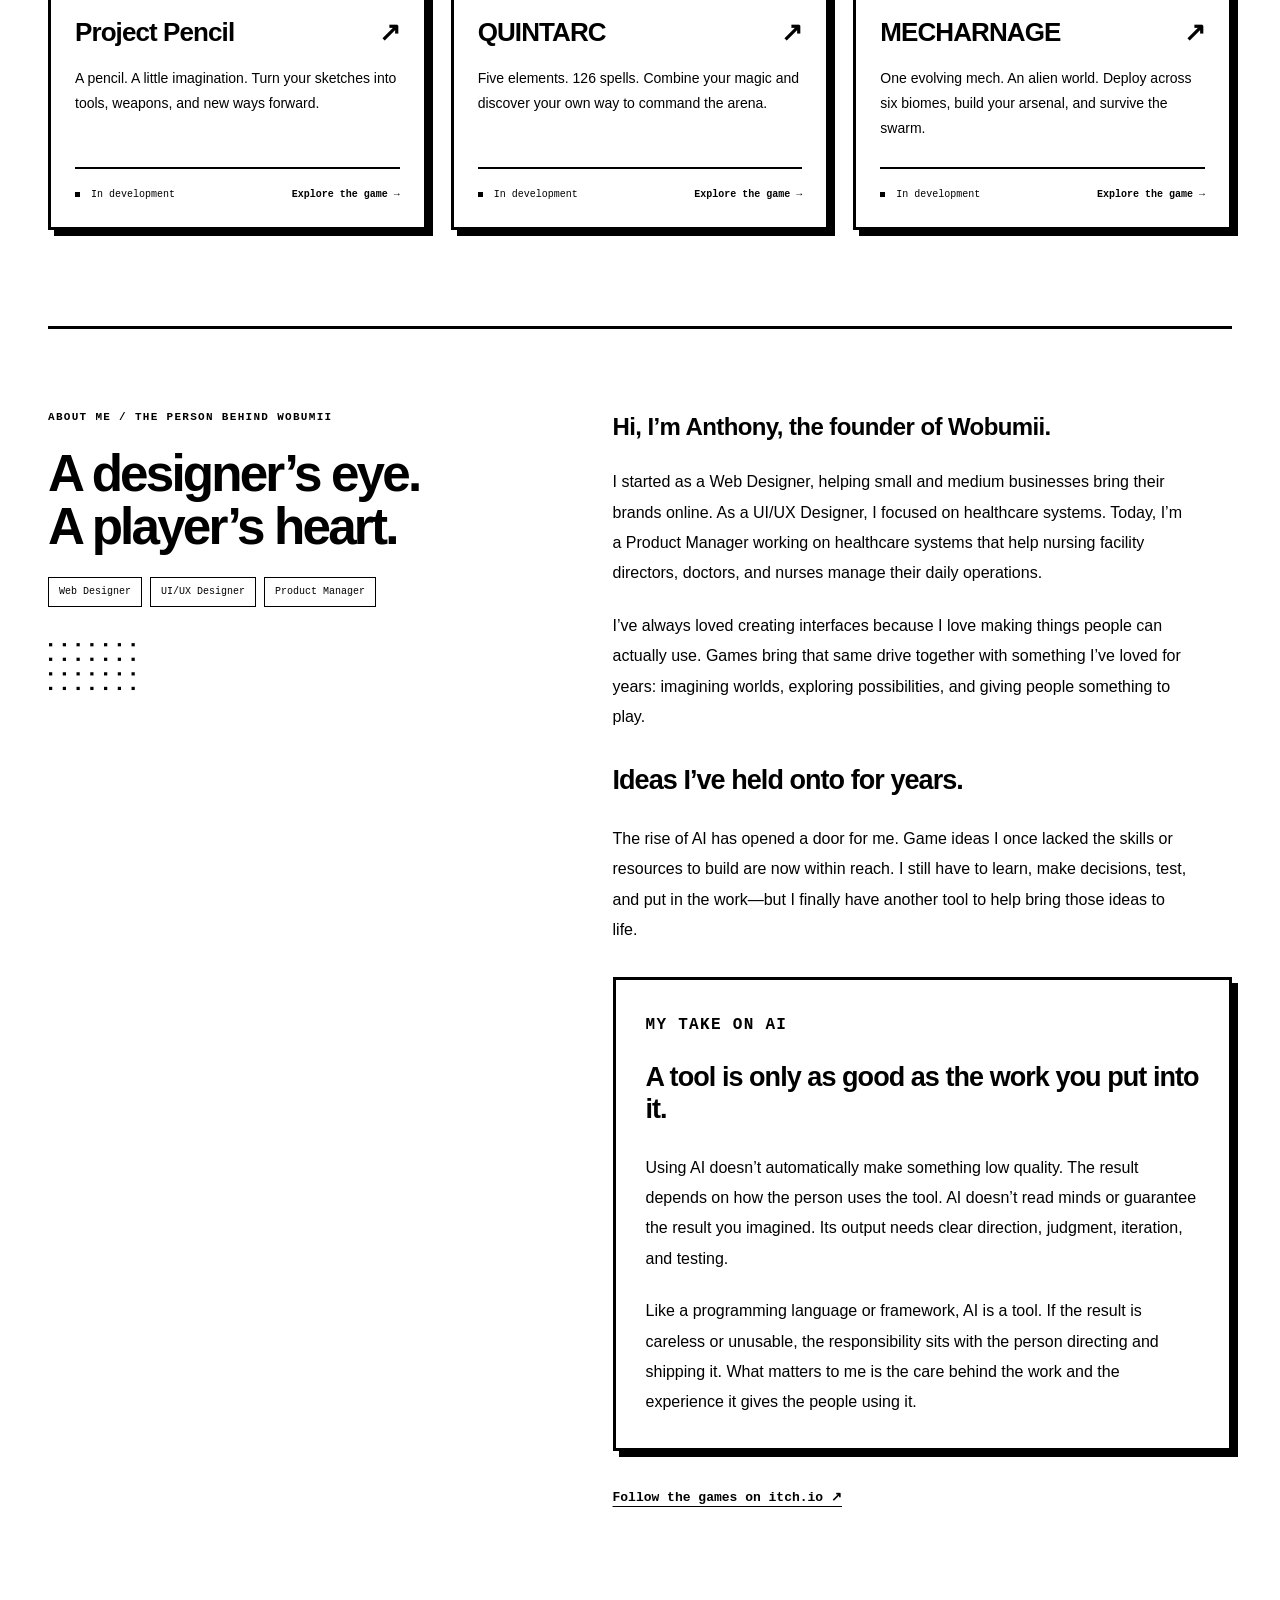
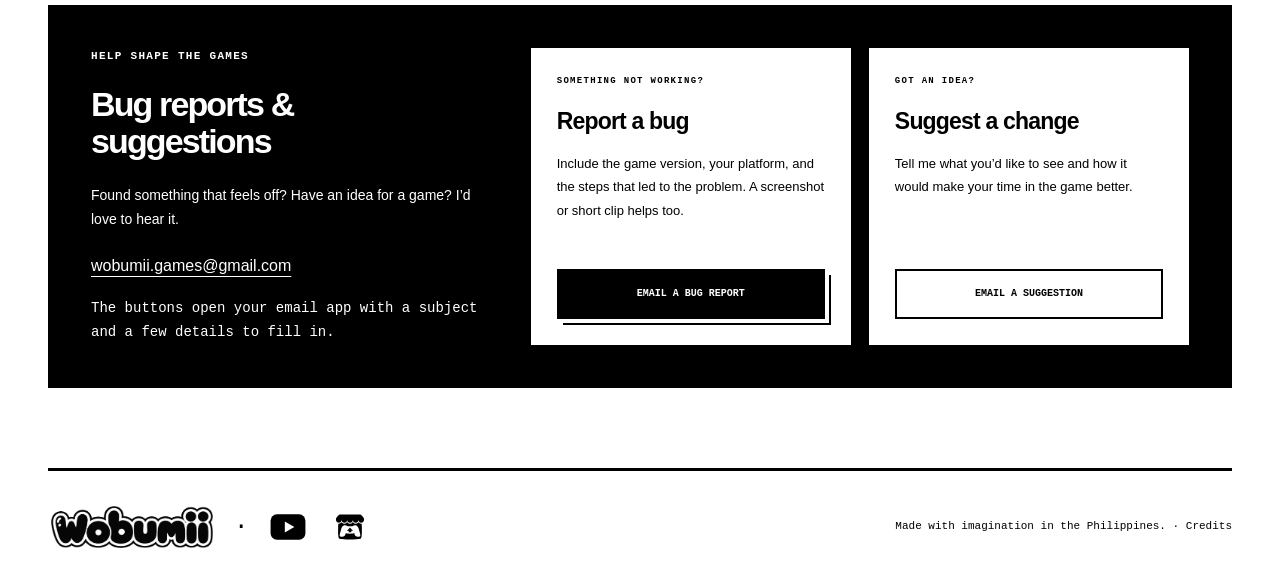
==== commit f7d22fc9: "List Windows and universal macOS MECHARNAGE downloads" ====
--- a/index.html
+++ b/index.html
@@ -1,34 +1,34 @@
 <!DOCTYPE html>
 
 <html lang="en"><head>
-<meta charset="utf-8">
-<meta name="viewport" content="width=device-width, initial-scale=1">
+<meta charset="utf-8"/>
+<meta content="width=device-width, initial-scale=1" name="viewport"/>
 <title>Wobumii - Indie Game Developer</title>
-<meta name="description" content="Meet Anthony, a Filipino indie game developer, designer, and Product Manager. Explore MECHARNAGE, Project Pencil and QUINTARC, with mechanics, controls, and game guides.">
-<meta name="author" content="Anthony, Wobumii">
-<meta name="robots" content="index, follow, max-image-preview:large">
-<meta name="theme-color" content="#ffffff">
-<link rel="canonical" href="https://wobumii.github.io/">
-<meta property="og:type" content="website">
-<meta property="og:site_name" content="Wobumii">
-<meta property="og:locale" content="en_PH">
-<meta property="og:title" content="Wobumii - Indie Game Developer">
-<meta property="og:description" content="Meet Anthony, a Filipino indie game developer, designer, and Product Manager. Explore MECHARNAGE, Project Pencil and QUINTARC, with mechanics, controls, and game guides.">
-<meta property="og:url" content="https://wobumii.github.io/">
-<meta property="og:image" content="https://wobumii.github.io/assets/wobumii-icon.png">
-<meta property="og:image:alt" content="Wobumii black-and-white W emblem">
-<meta property="og:image:type" content="image/png">
-<meta property="og:image:width" content="670">
-<meta property="og:image:height" content="573">
-<meta name="twitter:card" content="summary">
-<meta name="twitter:title" content="Wobumii - Indie Game Developer">
-<meta name="twitter:description" content="Meet Anthony, a Filipino indie game developer, designer, and Product Manager. Explore MECHARNAGE, Project Pencil and QUINTARC, with mechanics, controls, and game guides.">
-<meta name="twitter:image" content="https://wobumii.github.io/assets/wobumii-icon.png">
-<meta name="twitter:image:alt" content="Wobumii black-and-white W emblem">
-<link rel="icon" href="/assets/wobumii-icon.png" type="image/png">
-<link rel="stylesheet" href="/style.css?v=814fde364620">
-<script src="/site.js?v=6cefe04a5566" defer></script>
-<script src="/idea-hop.js?v=cd3bd14b7db8" defer></script>
+<meta content="Meet Anthony, a Filipino indie game developer, designer, and Product Manager. Explore MECHARNAGE, Project Pencil and QUINTARC, with mechanics, controls, and game guides." name="description"/>
+<meta content="Anthony, Wobumii" name="author"/>
+<meta content="index, follow, max-image-preview:large" name="robots"/>
+<meta content="#ffffff" name="theme-color"/>
+<link href="https://wobumii.github.io/" rel="canonical"/>
+<meta content="website" property="og:type"/>
+<meta content="Wobumii" property="og:site_name"/>
+<meta content="en_PH" property="og:locale"/>
+<meta content="Wobumii - Indie Game Developer" property="og:title"/>
+<meta content="Meet Anthony, a Filipino indie game developer, designer, and Product Manager. Explore MECHARNAGE, Project Pencil and QUINTARC, with mechanics, controls, and game guides." property="og:description"/>
+<meta content="https://wobumii.github.io/" property="og:url"/>
+<meta content="https://wobumii.github.io/assets/wobumii-icon.png" property="og:image"/>
+<meta content="Wobumii black-and-white W emblem" property="og:image:alt"/>
+<meta content="image/png" property="og:image:type"/>
+<meta content="670" property="og:image:width"/>
+<meta content="573" property="og:image:height"/>
+<meta content="summary" name="twitter:card"/>
+<meta content="Wobumii - Indie Game Developer" name="twitter:title"/>
+<meta content="Meet Anthony, a Filipino indie game developer, designer, and Product Manager. Explore MECHARNAGE, Project Pencil and QUINTARC, with mechanics, controls, and game guides." name="twitter:description"/>
+<meta content="https://wobumii.github.io/assets/wobumii-icon.png" name="twitter:image"/>
+<meta content="Wobumii black-and-white W emblem" name="twitter:image:alt"/>
+<link href="/assets/wobumii-icon.png" rel="icon" type="image/png"/>
+<link href="/style.css?v=814fde364620" rel="stylesheet"/>
+<script defer="" src="/site.js?v=6cefe04a5566"></script>
+<script defer="" src="/idea-hop.js?v=cd3bd14b7db8"></script>
 <script type="application/ld+json">
 {
   "@context": "https://schema.org",
@@ -91,7 +91,7 @@
 }
 </script>
 </head>
-<body><a class="skip" href="#main">Skip to content</a><header class="site-header"><div class="wrap header-inner"><a aria-label="Wobumii home" class="brand" href="/"><img alt="Wobumii" class="brand-logo" height="515" src="/assets/wobumii-wordmark.png" width="1778"/></a><nav aria-label="Main navigation"><a href="/#games">Games</a><a href="/#about">About me</a><a href="#contact">Contact</a><a class="nav-external" href="https://wobumii.itch.io/" rel="noopener noreferrer" target="_blank">itch.io <span aria-hidden="true">↗</span></a></nav></div></header><main id="main"><section class="wrap hero"><div class="hero-copy"><p class="eyebrow">WOBUMII / INDEPENDENT GAMES</p><h1>Ideas into<br/>playable<br/><span class="highlight">worlds.</span></h1><p class="intro">I’m Anthony, an indie developer from the Philippines. Wobumii is where years of game ideas become worlds you can step into, experiment with, and make your own.</p><a class="button primary" href="#games"><span aria-hidden="true">▶</span> Explore my games <span aria-hidden="true">↘</span></a><span class="hero-note">Small games. Big imagination.</span></div><aside aria-label="Wobumii independent game studio" class="studio-panel"><div class="panel-bar"><span>ONE DEVELOPER. MANY IDEAS.</span><span>PH / 001</span></div><div aria-label="Idea Hop mini game" class="pixel-game"><div class="pixel-stage"><canvas aria-describedby="game-help" aria-label="Idea Hop: collect five sparks and reach the flag" height="240" id="idea-game" tabindex="0" width="320">Idea Hop needs a browser with canvas support.</canvas><div class="game-overlay" id="game-overlay"><p class="eyebrow">A SMALL PLAYABLE WHAT IF</p><h2 id="game-title">IDEA HOP.</h2><p id="game-prompt">Five sparks. A little leap of imagination.<br/>Collect them all and reach the flag.</p><button class="button primary" disabled="" id="game-start" type="button">Play</button><noscript><p>Enable JavaScript to play. The rest of the site works without it.</p></noscript></div></div><div class="game-toolbar"><span aria-live="polite" id="game-status" role="status">Your next idea starts here.</span><button class="game-action" disabled="" id="game-pause" type="button">Pause</button><button aria-label="Restart Idea Hop" class="game-action" disabled="" id="game-restart" type="button">↻</button></div><div aria-label="Game controls" class="game-controls"><button aria-label="Move left" data-game-control="left" disabled="" type="button">←</button><button aria-label="Move right" data-game-control="right" disabled="" type="button">→</button><button aria-label="Jump" data-game-control="jump" disabled="" type="button">↑ Jump</button></div><p class="game-help" id="game-help">← → / A D to move · Space to jump · Esc to pause</p></div><div class="studio-stamp"><strong>Made to be played.</strong><span>DESIGN / BUILD / PLAY / REPEAT</span></div></aside><span aria-hidden="true" class="banner-detail hero-detail"></span></section><div aria-hidden="true" class="ticker"><div>SMALL IDEAS. BIG ADVENTURES. <span>✦</span> DESIGNED WITH CARE. BUILT TO PLAY. <span>✦</span> MADE IN THE PHILIPPINES. <span>✦</span></div></div><section class="wrap games-section" id="games"><div class="section-heading"><div><p class="eyebrow">THE COLLECTION</p><h2>Choose your next adventure<span class="accent">.</span></h2></div><span class="counter">03 GAMES / MORE TO COME</span><span aria-hidden="true" class="banner-detail collection-detail"></span></div><div class="games-grid"><a class="game-card pencil-card" href="/games/project-pencil/"><div class="card-art pencil-art"><span class="card-number">01</span><img alt="Project Pencil — Draw your way through" height="500" src="/assets/project-pencil.png" width="630"/></div><div class="card-copy"><div class="tags"><span>DRAWING ADVENTURE</span><span>PC</span></div><h3>Project Pencil <span aria-hidden="true">↗</span></h3><p>A pencil. A little imagination. Turn your sketches into tools, weapons, and new ways forward.</p><div class="card-bottom"><span><i class="dot"></i> In development</span><strong>Explore the game →</strong></div></div></a><a class="game-card quintarc-card" href="/games/quintarc/"><div class="card-art quintarc-art"><span class="card-number">02</span><img alt="QUINTARC five-element seal and grimoire" height="1000" src="/assets/quintarc-cover-0.1.7.png" width="1260"/></div><div class="card-copy"><div class="tags"><span>ELEMENTAL SPELLCASTING</span><span>PC</span></div><h3>QUINTARC <span aria-hidden="true">↗</span></h3><p>Five elements. 126 spells. Combine your magic and discover your own way to command the arena.</p><div class="card-bottom"><span><i class="dot"></i> In development</span><strong>Explore the game →</strong></div></div></a><a class="game-card mecharnage-card" href="/games/mecharnage/"><div class="card-art" style="background:#070d14"><span class="card-number">03</span><img alt="MECHARNAGE — ivory M-04 mech in the bioluminescent wilds of Nysa" height="1000" width="1260" src="/assets/mecharnage/cover.png" loading="lazy"/></div><div class="card-copy"><div class="tags"><span>SCI-FI HORDE SURVIVAL</span><span>LINUX</span></div><h3>MECHARNAGE <span aria-hidden="true">↗</span></h3><p>One evolving mech. An alien world. Deploy across six biomes, build your arsenal, and survive the swarm.</p><div class="card-bottom"><span><i class="dot"></i> In development</span><strong>Explore the game →</strong></div></div></a></div></section><section aria-labelledby="about-heading" class="wrap about-section" id="about"><div><p class="eyebrow">ABOUT ME / THE PERSON BEHIND WOBUMII</p><h2 id="about-heading">A designer’s eye.<br/>A player’s heart.</h2><div class="career"><span>Web Designer</span><span>UI/UX Designer</span><span>Product Manager</span></div><span aria-hidden="true" class="banner-detail about-detail"></span></div><div class="about-copy"><p class="about-lead">Hi, I’m Anthony, the founder of Wobumii.</p>
+<body><a class="skip" href="#main">Skip to content</a><header class="site-header"><div class="wrap header-inner"><a aria-label="Wobumii home" class="brand" href="/"><img alt="Wobumii" class="brand-logo" height="515" src="/assets/wobumii-wordmark.png" width="1778"/></a><nav aria-label="Main navigation"><a href="/#games">Games</a><a href="/#about">About me</a><a href="#contact">Contact</a><a class="nav-external" href="https://wobumii.itch.io/" rel="noopener noreferrer" target="_blank">itch.io <span aria-hidden="true">↗</span></a></nav></div></header><main id="main"><section class="wrap hero"><div class="hero-copy"><p class="eyebrow">WOBUMII / INDEPENDENT GAMES</p><h1>Ideas into<br/>playable<br/><span class="highlight">worlds.</span></h1><p class="intro">I’m Anthony, an indie developer from the Philippines. Wobumii is where years of game ideas become worlds you can step into, experiment with, and make your own.</p><a class="button primary" href="#games"><span aria-hidden="true">▶</span> Explore my games <span aria-hidden="true">↘</span></a><span class="hero-note">Small games. Big imagination.</span></div><aside aria-label="Wobumii independent game studio" class="studio-panel"><div class="panel-bar"><span>ONE DEVELOPER. MANY IDEAS.</span><span>PH / 001</span></div><div aria-label="Idea Hop mini game" class="pixel-game"><div class="pixel-stage"><canvas aria-describedby="game-help" aria-label="Idea Hop: collect five sparks and reach the flag" height="240" id="idea-game" tabindex="0" width="320">Idea Hop needs a browser with canvas support.</canvas><div class="game-overlay" id="game-overlay"><p class="eyebrow">A SMALL PLAYABLE WHAT IF</p><h2 id="game-title">IDEA HOP.</h2><p id="game-prompt">Five sparks. A little leap of imagination.<br/>Collect them all and reach the flag.</p><button class="button primary" disabled="" id="game-start" type="button">Play</button><noscript><p>Enable JavaScript to play. The rest of the site works without it.</p></noscript></div></div><div class="game-toolbar"><span aria-live="polite" id="game-status" role="status">Your next idea starts here.</span><button class="game-action" disabled="" id="game-pause" type="button">Pause</button><button aria-label="Restart Idea Hop" class="game-action" disabled="" id="game-restart" type="button">↻</button></div><div aria-label="Game controls" class="game-controls"><button aria-label="Move left" data-game-control="left" disabled="" type="button">←</button><button aria-label="Move right" data-game-control="right" disabled="" type="button">→</button><button aria-label="Jump" data-game-control="jump" disabled="" type="button">↑ Jump</button></div><p class="game-help" id="game-help">← → / A D to move · Space to jump · Esc to pause</p></div><div class="studio-stamp"><strong>Made to be played.</strong><span>DESIGN / BUILD / PLAY / REPEAT</span></div></aside><span aria-hidden="true" class="banner-detail hero-detail"></span></section><div aria-hidden="true" class="ticker"><div>SMALL IDEAS. BIG ADVENTURES. <span>✦</span> DESIGNED WITH CARE. BUILT TO PLAY. <span>✦</span> MADE IN THE PHILIPPINES. <span>✦</span></div></div><section class="wrap games-section" id="games"><div class="section-heading"><div><p class="eyebrow">THE COLLECTION</p><h2>Choose your next adventure<span class="accent">.</span></h2></div><span class="counter">03 GAMES / MORE TO COME</span><span aria-hidden="true" class="banner-detail collection-detail"></span></div><div class="games-grid"><a class="game-card pencil-card" href="/games/project-pencil/"><div class="card-art pencil-art"><span class="card-number">01</span><img alt="Project Pencil — Draw your way through" height="500" src="/assets/project-pencil.png" width="630"/></div><div class="card-copy"><div class="tags"><span>DRAWING ADVENTURE</span><span>PC</span></div><h3>Project Pencil <span aria-hidden="true">↗</span></h3><p>A pencil. A little imagination. Turn your sketches into tools, weapons, and new ways forward.</p><div class="card-bottom"><span><i class="dot"></i> In development</span><strong>Explore the game →</strong></div></div></a><a class="game-card quintarc-card" href="/games/quintarc/"><div class="card-art quintarc-art"><span class="card-number">02</span><img alt="QUINTARC five-element seal and grimoire" height="1000" src="/assets/quintarc-cover-0.1.7.png" width="1260"/></div><div class="card-copy"><div class="tags"><span>ELEMENTAL SPELLCASTING</span><span>PC</span></div><h3>QUINTARC <span aria-hidden="true">↗</span></h3><p>Five elements. 126 spells. Combine your magic and discover your own way to command the arena.</p><div class="card-bottom"><span><i class="dot"></i> In development</span><strong>Explore the game →</strong></div></div></a><a class="game-card mecharnage-card" href="/games/mecharnage/"><div class="card-art" style="background:#070d14"><span class="card-number">03</span><img alt="MECHARNAGE — ivory M-04 mech in the bioluminescent wilds of Nysa" height="1000" loading="lazy" src="/assets/mecharnage/cover.png" width="1260"/></div><div class="card-copy"><div class="tags"><span>SCI-FI HORDE SURVIVAL</span><span>PC / MAC</span></div><h3>MECHARNAGE <span aria-hidden="true">↗</span></h3><p>One evolving mech. An alien world. Deploy across six biomes, build your arsenal, and survive the swarm.</p><div class="card-bottom"><span><i class="dot"></i> In development</span><strong>Explore the game →</strong></div></div></a></div></section><section aria-labelledby="about-heading" class="wrap about-section" id="about"><div><p class="eyebrow">ABOUT ME / THE PERSON BEHIND WOBUMII</p><h2 id="about-heading">A designer’s eye.<br/>A player’s heart.</h2><div class="career"><span>Web Designer</span><span>UI/UX Designer</span><span>Product Manager</span></div><span aria-hidden="true" class="banner-detail about-detail"></span></div><div class="about-copy"><p class="about-lead">Hi, I’m Anthony, the founder of Wobumii.</p>
 <p>I started as a Web Designer, helping small and medium businesses bring their brands online. As a UI/UX Designer, I focused on healthcare systems. Today, I’m a Product Manager working on healthcare systems that help nursing facility directors, doctors, and nurses manage their daily operations.</p>
 <p>I’ve always loved creating interfaces because I love making things people can actually use. Games bring that same drive together with something I’ve loved for years: imagining worlds, exploring possibilities, and giving people something to play.</p>
 <h3>Ideas I’ve held onto for years.</h3>
